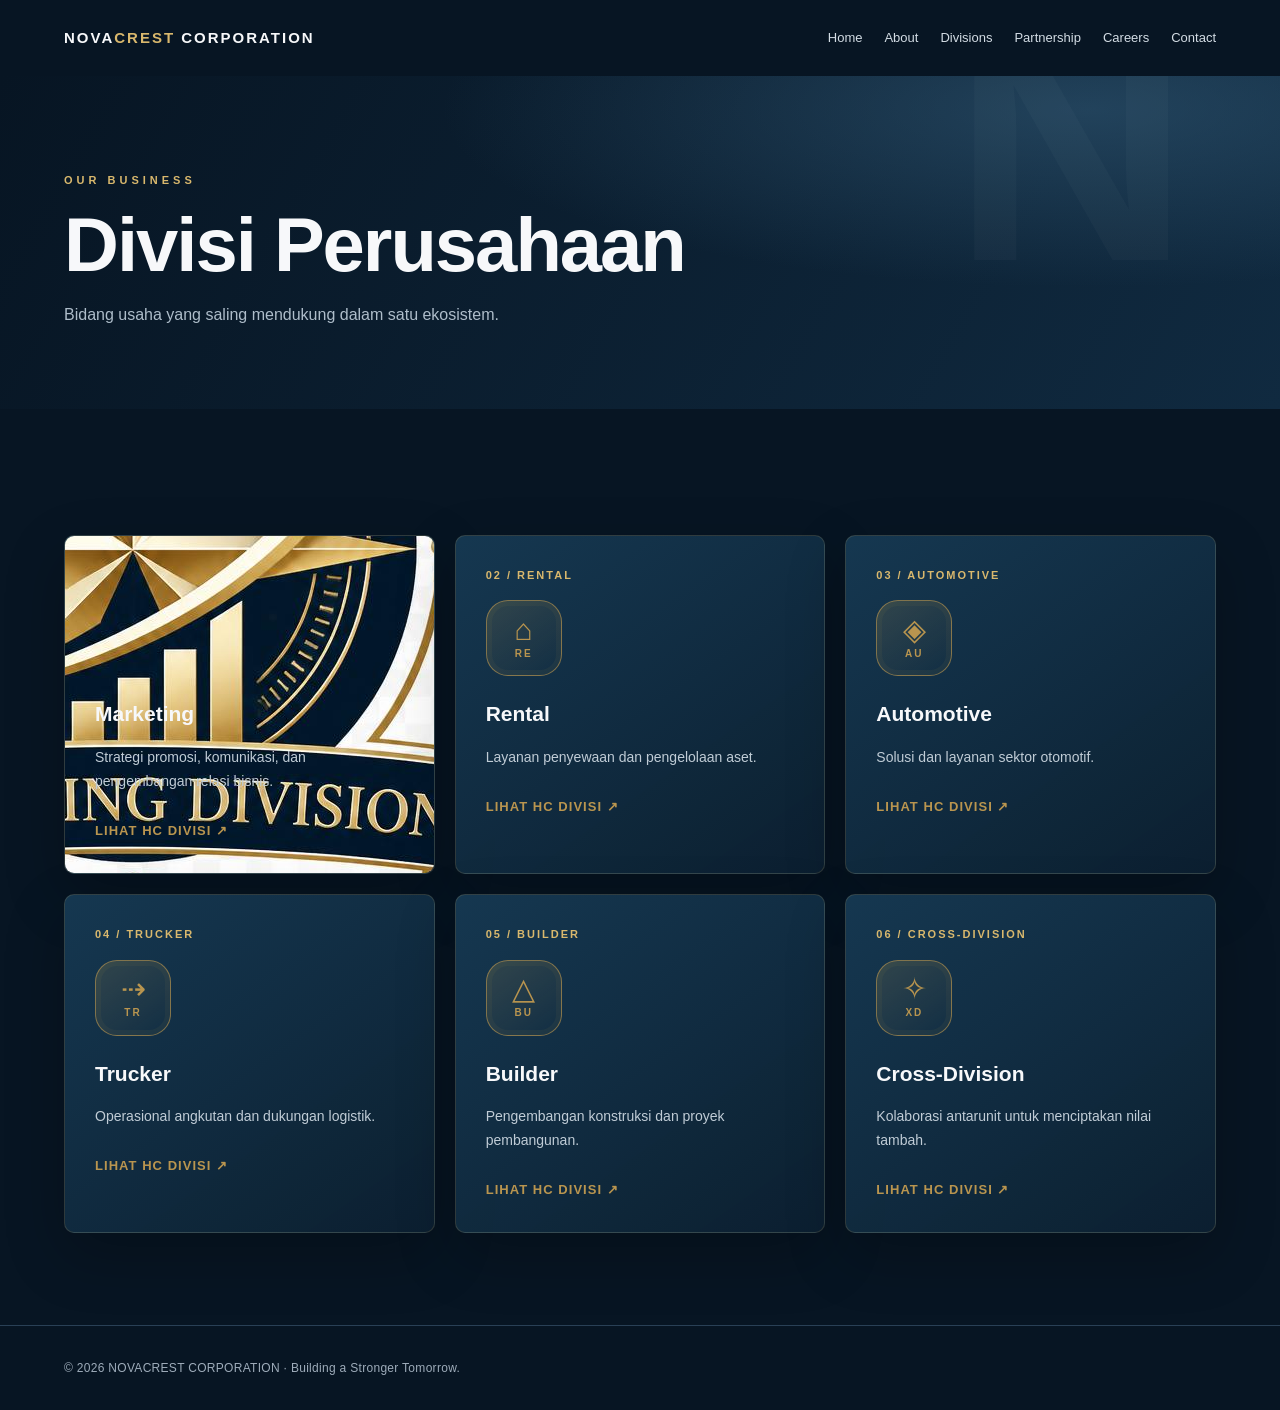
==== divisions.html @ b436de1a "Update divisions.html" ====
<!DOCTYPE html>
<html lang="id">

<head>
    <meta charset="UTF-8">
    <meta name="viewport" content="width=device-width, initial-scale=1.0">
    <meta name="description" content="NOVACREST CORPORATION — Building a Stronger Tomorrow">
    <title>Divisions | NOVACREST CORPORATION</title>
    <link rel="stylesheet" href="assets/style.css">
    <style>
        .division-card {
            position: relative;
            overflow: hidden;
            cursor: pointer;
            transition: transform .25s ease, border-color .25s ease, box-shadow .25s ease;
            min-height: 260px
        }

        .division-card:hover,
        .division-card:focus-visible {
            transform: translateY(-7px);
            border-color: #b9954f;
            box-shadow: 0 18px 45px rgba(0, 0, 0, .13);
            outline: none
        }

        .division-logo {
            width: 76px;
            height: 76px;
            border: 1px solid rgba(185, 149, 79, .65);
            border-radius: 22px;
            display: flex;
            flex-direction: column;
            align-items: center;
            justify-content: center;
            gap: 0;
            margin: 16px 0 20px;
            background: linear-gradient(145deg, rgba(185, 149, 79, .18), rgba(12, 32, 50, .05));
            color: #b9954f;
            box-shadow: inset 0 0 0 5px rgba(185, 149, 79, .06)
        }

        .division-logo .logo-glyph {
            font-size: 30px;
            line-height: 1
        }

        .division-logo small,
        .hc-brandmark small {
            font-size: 10px;
            font-weight: 800;
            letter-spacing: 2px
        }

        .division-cta {
            display: inline-block;
            margin-top: 12px;
            color: #b9954f;
            font-weight: 700;
            font-size: 13px
        }

        .hc-brandmark {
            width: 82px;
            height: 82px;
            border-radius: 24px;
            background: linear-gradient(145deg, #102b43, #071523);
            border: 1px solid #b9954f;
            color: #d7b66d;
            display: flex;
            flex-direction: column;
            align-items: center;
            justify-content: center;
            margin: 0 auto 18px;
            box-shadow: 0 12px 28px rgba(0, 0, 0, .18)
        }

        .hc-brandmark span {
            font-size: 31px;
            line-height: 1
        }

        .hc-dialog {
            text-align: center
        }

        .hc-list {
            text-align: left
        }

        .hc-row {
            display: flex;
            align-items: center;
            gap: 14px
        }

        .hc-index {
            color: #b9954f;
            font-weight: 800
        }

        .hc-row small {
            display: block;
            opacity: .65;
            margin-top: 4px
        }

        @media(max-width:640px) {
            .division-card {
                min-height: 230px
            }

            .division-logo {
                width: 66px;
                height: 66px
            }
        }
    </style>
</head>

<body>
    <header class="wrap nav"><a class="brand" href="index.html">NOVA<span>CREST</span> CORPORATION</a>
        <nav class="navlinks"><a href="index.html">Home</a><a href="about.html">About</a><a
                href="divisions.html">Divisions</a><a href="partnership.html">Partnership</a><a
                href="careers.html">Careers</a><a href="contact.html">Contact</a></nav>
    </header>
    <main>
        <section class="pagehead">
            <div class="wrap">
                <div class="eyebrow">Our Business</div>
                <h1>Divisi Perusahaan</h1>
                <p class="lead">Bidang usaha yang saling mendukung dalam satu ekosistem.</p>
            </div>
        </section>
        <section class="section">
            <div class="wrap">
                <div class="grid">
                    <article class="card division-card" tabindex="0" role="button" data-division="Marketing"
                        data-hc="Division Director|Manager|Supervisor">
                        <div class="num">01 / MARKETING</div>
                        <div class="division-logo">
                            <img src="Markerting.jpg" alt="Marketing Logo" class="division-image">
                            <small>MK</small>
                        </div>
                        <h3>Marketing</h3>
                        <p>Strategi promosi, komunikasi, dan pengembangan relasi bisnis.</p><span
                            class="division-cta">Lihat HC Divisi ↗</span>
                    </article>
                    <article class="card division-card" tabindex="0" role="button" data-division="Rental"
                        data-hc="Division Director|Manager|Supervisor">
                        <div class="num">02 / RENTAL</div>
                        <div class="division-logo" aria-label="Logo divisi RE"><span
                                class="logo-glyph">⌂</span><small>RE</small></div>
                        <h3>Rental</h3>
                        <p>Layanan penyewaan dan pengelolaan aset.</p><span class="division-cta">Lihat HC Divisi
                            ↗</span>
                    </article>
                    <article class="card division-card" tabindex="0" role="button" data-division="Automotive"
                        data-hc="Division Director|Manager|Supervisor">
                        <div class="num">03 / AUTOMOTIVE</div>
                        <div class="division-logo" aria-label="Logo divisi AU"><span
                                class="logo-glyph">◈</span><small>AU</small></div>
                        <h3>Automotive</h3>
                        <p>Solusi dan layanan sektor otomotif.</p><span class="division-cta">Lihat HC Divisi ↗</span>
                    </article>
                    <article class="card division-card" tabindex="0" role="button" data-division="Trucker"
                        data-hc="Division Director|Manager|Supervisor">
                        <div class="num">04 / TRUCKER</div>
                        <div class="division-logo" aria-label="Logo divisi TR"><span
                                class="logo-glyph">⇢</span><small>TR</small></div>
                        <h3>Trucker</h3>
                        <p>Operasional angkutan dan dukungan logistik.</p><span class="division-cta">Lihat HC Divisi
                            ↗</span>
                    </article>
                    <article class="card division-card" tabindex="0" role="button" data-division="Builder"
                        data-hc="Division Director|Manager|Supervisor">
                        <div class="num">05 / BUILDER</div>
                        <div class="division-logo" aria-label="Logo divisi BU"><span
                                class="logo-glyph">△</span><small>BU</small></div>
                        <h3>Builder</h3>
                        <p>Pengembangan konstruksi dan proyek pembangunan.</p><span class="division-cta">Lihat HC Divisi
                            ↗</span>
                    </article>
                    <article class="card division-card" tabindex="0" role="button" data-division="Cross-Division"
                        data-hc="Coordinator|Division Representative">
                        <div class="num">06 / CROSS-DIVISION</div>
                        <div class="division-logo" aria-label="Logo divisi XD"><span
                                class="logo-glyph">✧</span><small>XD</small></div>
                        <h3>Cross-Division</h3>
                        <p>Kolaborasi antarunit untuk menciptakan nilai tambah.</p><span class="division-cta">Lihat HC
                            Divisi ↗</span>
                    </article>
                </div>
            </div>
        </section>
        <div class="hc-modal" id="hcModal" aria-hidden="true">
            <div class="hc-backdrop" data-close></div>
            <section class="hc-dialog" role="dialog" aria-modal="true" aria-labelledby="hcTitle"><button
                    class="hc-close" type="button" aria-label="Tutup" data-close>×</button>
                <div class="hc-brandmark" id="hcBrandmark"><span>✦</span><small>NC</small></div>
                <div class="eyebrow">Division Leadership</div>
                <h2 id="hcTitle">HC Division</h2>
                <p class="hc-intro">Struktur High Command divisi.</p>
                <div class="hc-list" id="hcList"></div>
                <p class="hc-note">Nama pemegang jabatan dapat diperbarui sesuai susunan organisasi NOVACREST.</p>
            </section>
        </div>
    </main>
    <footer class="footer">
        <div class="wrap">© <span data-year>2026</span> NOVACREST CORPORATION · Building a Stronger Tomorrow.</div>
    </footer>
    <script src="assets/script.js"></script>
    <script>const modal = document.getElementById("hcModal"), title = document.getElementById("hcTitle"), list = document.getElementById("hcList"), brandmark = document.getElementById("hcBrandmark"); function openHC(card) { title.textContent = "HC — " + card.dataset.division; brandmark.innerHTML = card.querySelector(".division-logo").innerHTML; list.innerHTML = card.dataset.hc.split("|").map((role, i) => `<div class="hc-row"><span class="hc-index">0${i + 1}</span><div><strong>${role}</strong><small>Belum ditetapkan</small></div></div>`).join(""); modal.classList.add("open"); modal.setAttribute("aria-hidden", "false"); document.body.classList.add("modal-open") } document.querySelectorAll(".division-card").forEach(card => { card.addEventListener("click", () => openHC(card)); card.addEventListener("keydown", e => { if (e.key === "Enter" || e.key === " ") { e.preventDefault(); openHC(card) } }) }); document.querySelectorAll("[data-close]").forEach(el => el.addEventListener("click", () => { modal.classList.remove("open"); modal.setAttribute("aria-hidden", "true"); document.body.classList.remove("modal-open") })); document.addEventListener("keydown", e => { if (e.key === "Escape") { modal.classList.remove("open"); modal.setAttribute("aria-hidden", "true"); document.body.classList.remove("modal-open") } });</script>
</body>

</html>
---- assets/style.css ----
:root{--navy:#071523;--navy2:#102a40;--navy3:#173b55;--gold:#d9b86d;--gold2:#f0dba4;--cream:#f7f4ed;--ink:#122337;--muted:#aebdca;--line:rgba(217,184,109,.24);--shadow:0 22px 60px rgba(0,0,0,.24)}*{box-sizing:border-box}html{scroll-behavior:smooth}body{margin:0;font-family:Inter,Segoe UI,Arial,sans-serif;background:var(--navy);color:#f7f8fa;line-height:1.7}a{color:inherit;text-decoration:none}.wrap{width:min(1160px,90%);margin:auto}.nav{display:flex;align-items:center;justify-content:space-between;padding:20px 0;gap:24px}.brand{font-size:15px;font-weight:900;letter-spacing:2px;white-space:nowrap}.brand span{color:var(--gold)}.navlinks{display:flex;gap:22px;flex-wrap:wrap;font-size:13px;color:#d3dce4}.navlinks a{position:relative;padding:7px 0;transition:.25s}.navlinks a:hover,.navlinks a:focus{color:var(--gold)}.navlinks a:after{content:"";position:absolute;left:0;bottom:0;width:0;height:1px;background:var(--gold);transition:.25s}.navlinks a:hover:after{width:100%}.hero{min-height:620px;display:flex;align-items:center;position:relative;overflow:hidden;background:radial-gradient(ellipse at 82% 28%,rgba(45,91,122,.58),transparent 38%),radial-gradient(ellipse at 10% 100%,rgba(217,184,109,.12),transparent 36%),linear-gradient(125deg,#071523 8%,#102a40 72%,#0b2032);border-top:1px solid #20394c}.hero:after{content:"新峰";position:absolute;right:5%;bottom:-100px;font-size:clamp(180px,30vw,420px);font-weight:900;line-height:1;color:rgba(255,255,255,.025);pointer-events:none}.hero .wrap{position:relative;z-index:1}.eyebrow{color:var(--gold);letter-spacing:4px;text-transform:uppercase;font-size:11px;font-weight:800}.hero h1{font-size:clamp(48px,8vw,94px);line-height:.99;letter-spacing:-3px;max-width:900px;margin:22px 0}.hero h1 em{color:var(--gold);font-style:normal}.hero p{max-width:650px;color:#c5d1dc;font-size:18px}.btn{display:inline-flex;align-items:center;justify-content:center;background:linear-gradient(135deg,var(--gold2),var(--gold));color:#111e2a;padding:13px 23px;border-radius:4px;font-weight:800;font-size:13px;letter-spacing:.3px;margin:12px 10px 0 0;box-shadow:0 8px 25px rgba(217,184,109,.13);transition:transform .25s,box-shadow .25s}.btn:hover{transform:translateY(-3px);box-shadow:0 14px 30px rgba(217,184,109,.22)}.btn.alt{border:1px solid rgba(217,184,109,.6);background:rgba(255,255,255,.035);color:#fff;box-shadow:none}.section{padding:92px 0;position:relative}.light{background:var(--cream);color:var(--ink)}.section h1,.section h2{font-size:clamp(32px,4.5vw,54px);line-height:1.08;letter-spacing:-1.4px;margin:12px 0 20px}.lead{max-width:760px;color:#aebdca}.light .lead{color:#5d6b78}.grid{display:grid;grid-template-columns:repeat(3,minmax(0,1fr));gap:20px;margin-top:34px}.card{padding:30px;background:linear-gradient(145deg,rgba(23,59,85,.92),rgba(12,32,49,.96));border:1px solid rgba(217,184,109,.17);border-radius:10px;box-shadow:var(--shadow);transition:transform .3s,border-color .3s}.card:hover{transform:translateY(-6px);border-color:rgba(217,184,109,.65)}.light .card{background:#fff;border:1px solid #e9e2d3;box-shadow:0 15px 38px rgba(22,37,51,.07)}.card .num{color:var(--gold);font-size:11px;letter-spacing:2px;font-weight:800}.card h3{margin:10px 0;font-size:21px}.card p{color:#c0ccd6;font-size:14px}.light .card p{color:#627080}.split{display:grid;grid-template-columns:1fr 1fr;gap:58px;align-items:center}.quote{border-left:2px solid var(--gold);padding:18px 28px;color:#d9c28f;font-size:clamp(20px,3vw,29px);line-height:1.4}.footer{padding:32px 0;border-top:1px solid #294056;color:#9eacba;font-size:12px;letter-spacing:.3px}.pagehead{padding:95px 0 65px;position:relative;overflow:hidden;background:radial-gradient(ellipse at 85% 10%,rgba(54,96,126,.5),transparent 42%),linear-gradient(120deg,#071523,#102a40)}.pagehead:after{content:"N";position:absolute;right:7%;top:-95px;font-size:330px;font-weight:900;color:rgba(255,255,255,.025);line-height:1}.pagehead .wrap{position:relative;z-index:1}.pagehead h1{font-size:clamp(42px,7vw,76px);line-height:1.05;letter-spacing:-2px;margin:15px 0}.tag{display:inline-block;color:#8a6b2b;border:1px solid #d7bd7d;border-radius:30px;padding:5px 12px;font-size:10px;letter-spacing:1px;margin:4px 5px 0 0;font-weight:800}.light .tag{color:#8a6b2b}form{max-width:650px;display:grid;gap:13px;margin-top:25px}input,textarea,select{width:100%;padding:15px 16px;border:1px solid #3a5368;background:#10263c;color:white;border-radius:5px;font:inherit;outline:none}input:focus,textarea:focus{border-color:var(--gold);box-shadow:0 0 0 3px rgba(217,184,109,.1)}textarea{min-height:140px;resize:vertical}button{border:0;cursor:pointer;font:inherit}.partner-grid{grid-template-columns:repeat(2,minmax(0,1fr))}.partner-card{background:linear-gradient(145deg,#16364f,#0b1e30);color:#fff;border-color:var(--line)}.partner-card p{color:#b7c3cf}.partner-logo{width:112px;height:112px;border:1px solid rgba(217,184,109,.6);border-radius:18px;display:grid;place-items:center;margin-bottom:20px;color:var(--gold);font-size:14px;font-weight:800;letter-spacing:2px;background:linear-gradient(135deg,#f6f1e5,#d8c99f);box-shadow:0 12px 30px rgba(0,0,0,.2)}.partner-note{font-size:12px;color:#9eacba;margin-top:20px}.section-kicker{display:flex;align-items:center;gap:12px;color:var(--gold);font-size:11px;letter-spacing:3px;font-weight:800;text-transform:uppercase}.section-kicker:after{content:"";height:1px;width:55px;background:var(--gold);opacity:.65}.stat-row{display:grid;grid-template-columns:repeat(3,1fr);gap:15px;margin-top:30px}.stat{padding:20px;border-top:1px solid var(--line);background:rgba(255,255,255,.025)}.stat strong{display:block;color:var(--gold);font-size:26px}.stat span{font-size:12px;color:var(--muted)}@media(max-width:760px){.nav{align-items:flex-start;flex-direction:column}.navlinks{gap:12px 18px}.hero{min-height:540px}.hero h1{letter-spacing:-1.5px}.grid,.split,.partner-grid,.stat-row{grid-template-columns:1fr}.section{padding:62px 0}.pagehead{padding:65px 0 45px}.pagehead:after{font-size:200px;top:-35px}.card{padding:24px}}

/* Division HC interaction */
.division-card{cursor:pointer;transition:transform .25s ease,border-color .25s ease,box-shadow .25s ease}.division-card:hover,.division-card:focus-visible{transform:translateY(-6px);border-color:var(--gold,#b9954f);box-shadow:0 18px 45px rgba(0,0,0,.12);outline:none}.division-cta{display:inline-block;margin-top:18px;color:var(--gold,#b9954f);font-size:.78rem;font-weight:700;letter-spacing:.08em;text-transform:uppercase}.hc-modal{display:none;position:fixed;inset:0;z-index:1000;align-items:center;justify-content:center;padding:20px}.hc-modal.open{display:flex}.hc-backdrop{position:absolute;inset:0;background:rgba(4,15,27,.78);backdrop-filter:blur(6px)}.hc-dialog{position:relative;width:min(100%,520px);max-height:85vh;overflow:auto;background:#f8f6f0;color:#142b40;border:1px solid #c7a65d;border-radius:22px;padding:34px;box-shadow:0 30px 90px rgba(0,0,0,.35);animation:hcIn .22s ease}.hc-dialog h2{font-size:clamp(1.8rem,5vw,2.6rem);margin:8px 0}.hc-intro,.hc-note{color:#66717b;font-size:.9rem}.hc-close{position:absolute;right:18px;top:14px;border:0;background:transparent;font-size:2rem;color:#142b40;cursor:pointer}.hc-list{display:grid;gap:10px;margin:24px 0}.hc-row{display:flex;align-items:center;gap:16px;background:#fff;border:1px solid #e8e2d5;border-radius:12px;padding:15px}.hc-index{font-size:1.2rem;font-weight:800;color:#b9954f}.hc-row strong,.hc-row small{display:block}.hc-row small{margin-top:4px;color:#7c8791}.modal-open{overflow:hidden}@keyframes hcIn{from{opacity:0;transform:translateY(12px) scale(.98)}to{opacity:1;transform:translateY(0) scale(1)}}@media(max-width:520px){.hc-dialog{padding:26px 20px}}
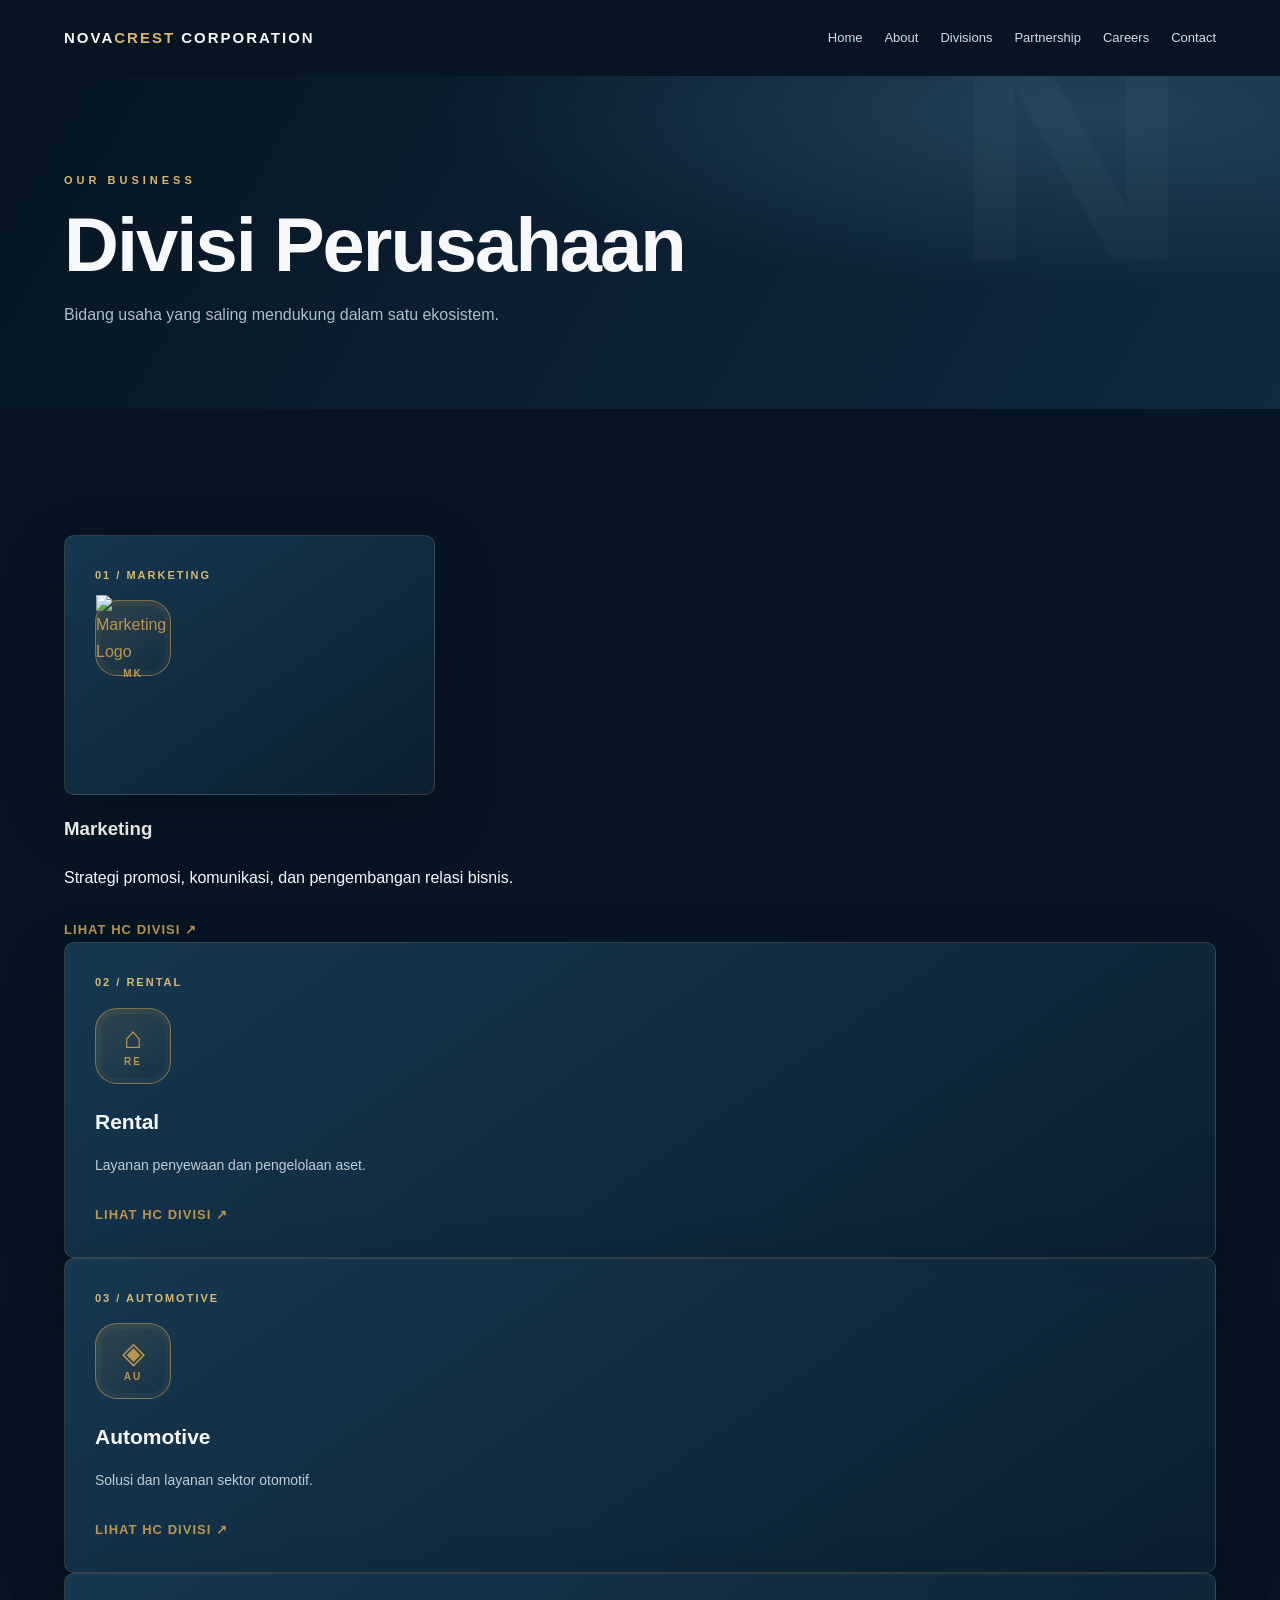
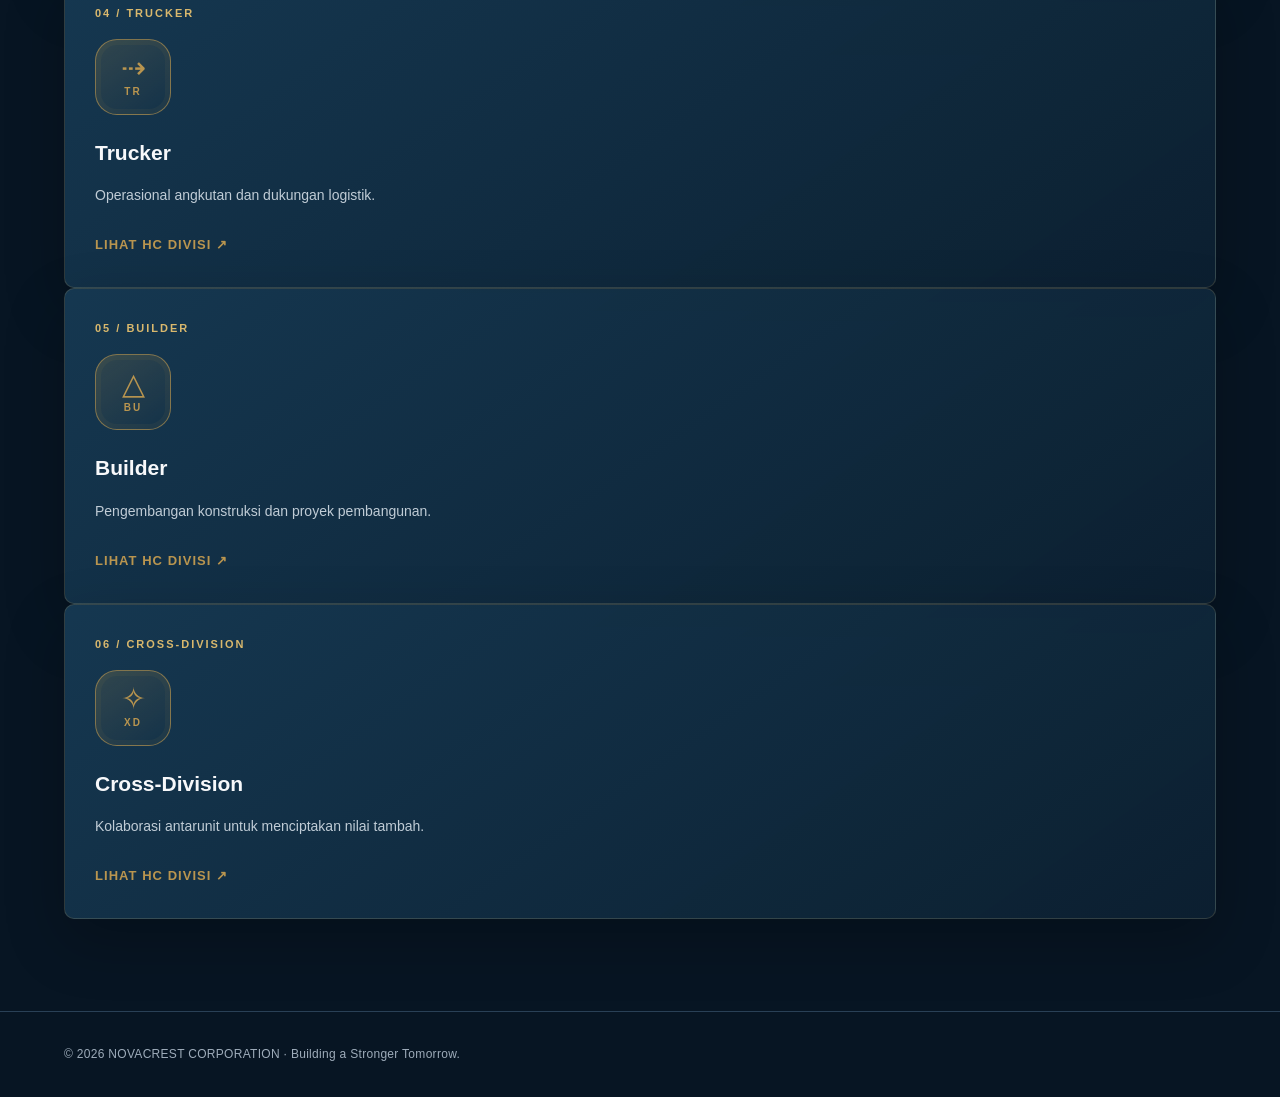
==== commit cd9d3f6f: "Update marketing logo source in divisions.html" ====
--- a/divisions.html
+++ b/divisions.html
@@ -139,8 +139,13 @@
                         data-hc="Division Director|Manager|Supervisor">
                         <div class="num">01 / MARKETING</div>
                         <div class="division-logo">
-                            <img src="Markerting.jpg" alt="Marketing Logo" class="division-image">
+                            <img
+                                src="assets/logos/marketing.png"
+                                alt="Marketing Logo"
+                                class="division-image"
+                            >
                             <small>MK</small>
+                        </div>
                         </div>
                         <h3>Marketing</h3>
                         <p>Strategi promosi, komunikasi, dan pengembangan relasi bisnis.</p><span
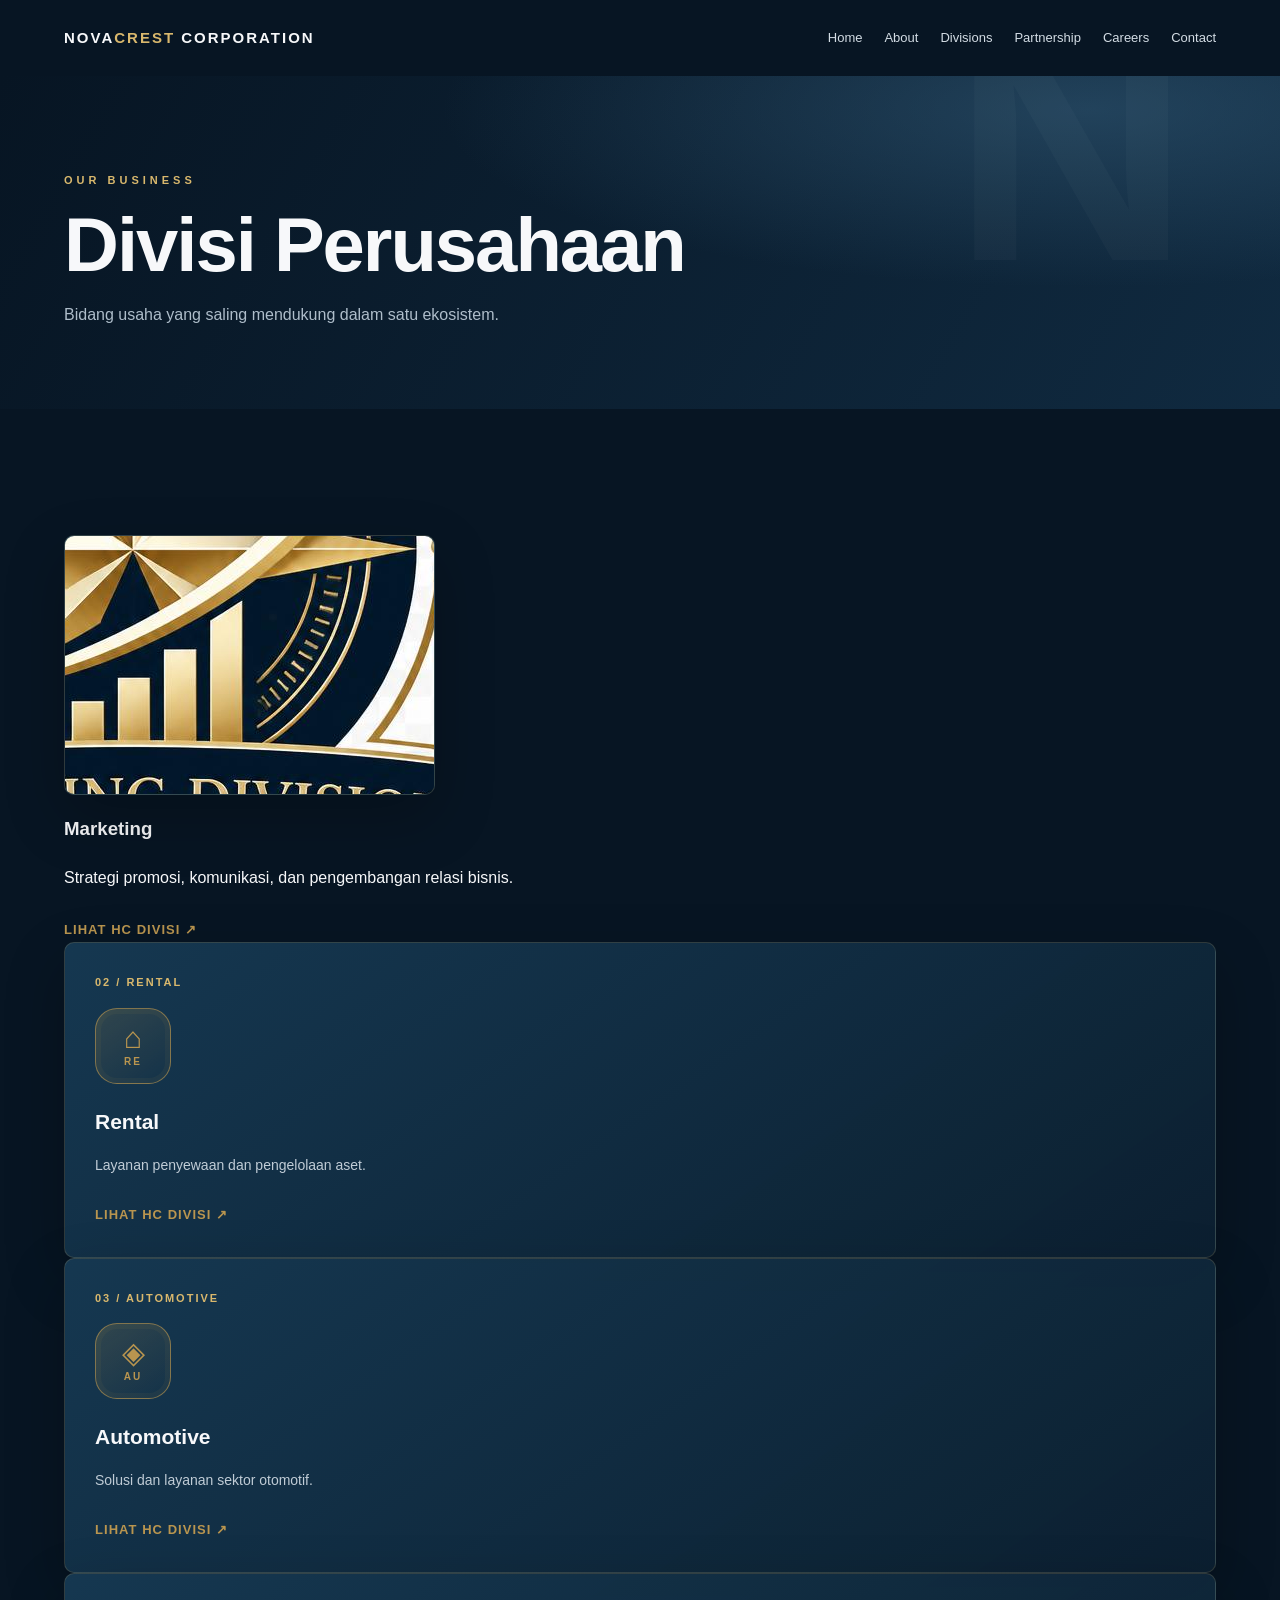
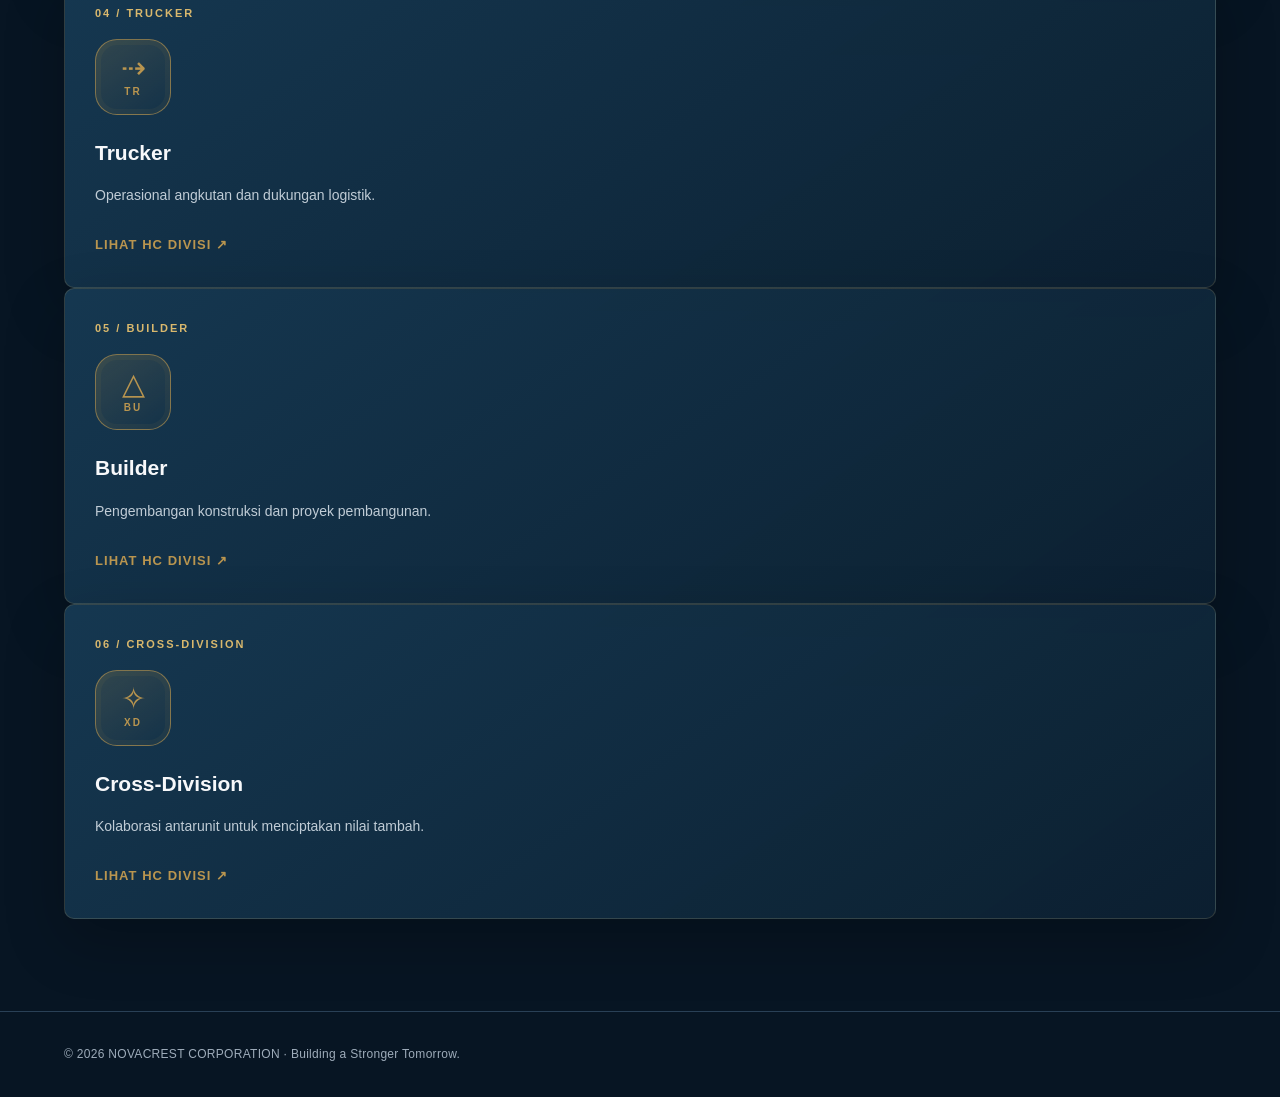
==== commit 55fa7ede: "Update divisions.html" ====
--- a/divisions.html
+++ b/divisions.html
@@ -140,7 +140,7 @@
                         <div class="num">01 / MARKETING</div>
                         <div class="division-logo">
                             <img
-                                src="assets/logos/marketing.png"
+                                src="Markerting.jpg"
                                 alt="Marketing Logo"
                                 class="division-image"
                             >
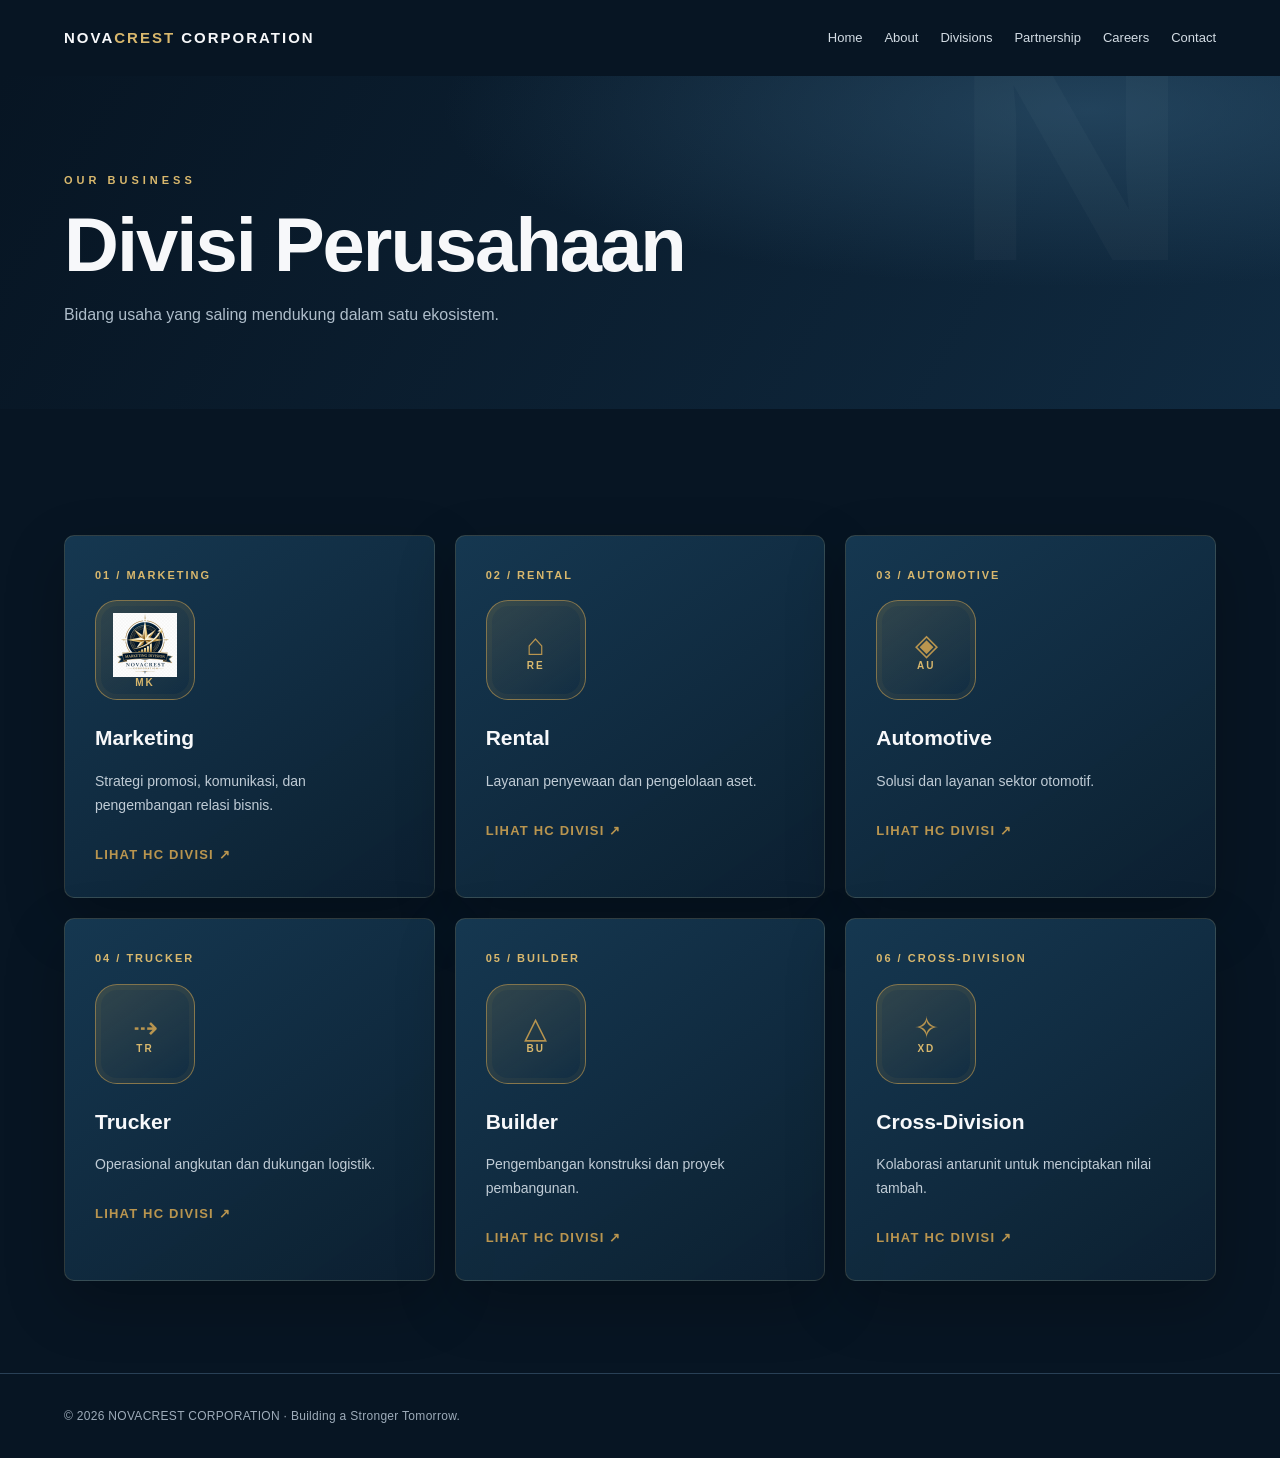
==== commit 32b5bba8: "Update divisions.html" ====
--- a/divisions.html
+++ b/divisions.html
@@ -135,22 +135,35 @@
         <section class="section">
             <div class="wrap">
                 <div class="grid">
-                    <article class="card division-card" tabindex="0" role="button" data-division="Marketing"
-                        data-hc="Division Director|Manager|Supervisor">
-                        <div class="num">01 / MARKETING</div>
-                        <div class="division-logo">
-                            <img
-                                src="Markerting.jpg"
-                                alt="Marketing Logo"
-                                class="division-image"
-                            >
-                            <small>MK</small>
-                        </div>
-                        </div>
-                        <h3>Marketing</h3>
-                        <p>Strategi promosi, komunikasi, dan pengembangan relasi bisnis.</p><span
-                            class="division-cta">Lihat HC Divisi ↗</span>
-                    </article>
+                    <!-- 01. MARKETING DIVISION -->
+<article class="card division-card"
+    tabindex="0"
+    role="button"
+    data-division="Marketing"
+    data-hc="Division Director|Manager|Supervisor">
+
+    <div class="num">01 / MARKETING</div>
+
+    <div class="division-logo">
+        <img
+            src="Markerting.jpg"
+            alt="Marketing Division Logo"
+            class="division-image"
+        >
+        <small>MK</small>
+    </div>
+
+    <h3>Marketing</h3>
+
+    <p>
+        Strategi promosi, komunikasi, dan pengembangan relasi bisnis.
+    </p>
+
+    <span class="division-cta">
+        Lihat HC Divisi ↗
+    </span>
+
+</article>
                     <article class="card division-card" tabindex="0" role="button" data-division="Rental"
                         data-hc="Division Director|Manager|Supervisor">
                         <div class="num">02 / RENTAL</div>
--- a/assets/style.css
+++ b/assets/style.css
@@ -1,4 +1,346 @@
-:root{--navy:#071523;--navy2:#102a40;--navy3:#173b55;--gold:#d9b86d;--gold2:#f0dba4;--cream:#f7f4ed;--ink:#122337;--muted:#aebdca;--line:rgba(217,184,109,.24);--shadow:0 22px 60px rgba(0,0,0,.24)}*{box-sizing:border-box}html{scroll-behavior:smooth}body{margin:0;font-family:Inter,Segoe UI,Arial,sans-serif;background:var(--navy);color:#f7f8fa;line-height:1.7}a{color:inherit;text-decoration:none}.wrap{width:min(1160px,90%);margin:auto}.nav{display:flex;align-items:center;justify-content:space-between;padding:20px 0;gap:24px}.brand{font-size:15px;font-weight:900;letter-spacing:2px;white-space:nowrap}.brand span{color:var(--gold)}.navlinks{display:flex;gap:22px;flex-wrap:wrap;font-size:13px;color:#d3dce4}.navlinks a{position:relative;padding:7px 0;transition:.25s}.navlinks a:hover,.navlinks a:focus{color:var(--gold)}.navlinks a:after{content:"";position:absolute;left:0;bottom:0;width:0;height:1px;background:var(--gold);transition:.25s}.navlinks a:hover:after{width:100%}.hero{min-height:620px;display:flex;align-items:center;position:relative;overflow:hidden;background:radial-gradient(ellipse at 82% 28%,rgba(45,91,122,.58),transparent 38%),radial-gradient(ellipse at 10% 100%,rgba(217,184,109,.12),transparent 36%),linear-gradient(125deg,#071523 8%,#102a40 72%,#0b2032);border-top:1px solid #20394c}.hero:after{content:"新峰";position:absolute;right:5%;bottom:-100px;font-size:clamp(180px,30vw,420px);font-weight:900;line-height:1;color:rgba(255,255,255,.025);pointer-events:none}.hero .wrap{position:relative;z-index:1}.eyebrow{color:var(--gold);letter-spacing:4px;text-transform:uppercase;font-size:11px;font-weight:800}.hero h1{font-size:clamp(48px,8vw,94px);line-height:.99;letter-spacing:-3px;max-width:900px;margin:22px 0}.hero h1 em{color:var(--gold);font-style:normal}.hero p{max-width:650px;color:#c5d1dc;font-size:18px}.btn{display:inline-flex;align-items:center;justify-content:center;background:linear-gradient(135deg,var(--gold2),var(--gold));color:#111e2a;padding:13px 23px;border-radius:4px;font-weight:800;font-size:13px;letter-spacing:.3px;margin:12px 10px 0 0;box-shadow:0 8px 25px rgba(217,184,109,.13);transition:transform .25s,box-shadow .25s}.btn:hover{transform:translateY(-3px);box-shadow:0 14px 30px rgba(217,184,109,.22)}.btn.alt{border:1px solid rgba(217,184,109,.6);background:rgba(255,255,255,.035);color:#fff;box-shadow:none}.section{padding:92px 0;position:relative}.light{background:var(--cream);color:var(--ink)}.section h1,.section h2{font-size:clamp(32px,4.5vw,54px);line-height:1.08;letter-spacing:-1.4px;margin:12px 0 20px}.lead{max-width:760px;color:#aebdca}.light .lead{color:#5d6b78}.grid{display:grid;grid-template-columns:repeat(3,minmax(0,1fr));gap:20px;margin-top:34px}.card{padding:30px;background:linear-gradient(145deg,rgba(23,59,85,.92),rgba(12,32,49,.96));border:1px solid rgba(217,184,109,.17);border-radius:10px;box-shadow:var(--shadow);transition:transform .3s,border-color .3s}.card:hover{transform:translateY(-6px);border-color:rgba(217,184,109,.65)}.light .card{background:#fff;border:1px solid #e9e2d3;box-shadow:0 15px 38px rgba(22,37,51,.07)}.card .num{color:var(--gold);font-size:11px;letter-spacing:2px;font-weight:800}.card h3{margin:10px 0;font-size:21px}.card p{color:#c0ccd6;font-size:14px}.light .card p{color:#627080}.split{display:grid;grid-template-columns:1fr 1fr;gap:58px;align-items:center}.quote{border-left:2px solid var(--gold);padding:18px 28px;color:#d9c28f;font-size:clamp(20px,3vw,29px);line-height:1.4}.footer{padding:32px 0;border-top:1px solid #294056;color:#9eacba;font-size:12px;letter-spacing:.3px}.pagehead{padding:95px 0 65px;position:relative;overflow:hidden;background:radial-gradient(ellipse at 85% 10%,rgba(54,96,126,.5),transparent 42%),linear-gradient(120deg,#071523,#102a40)}.pagehead:after{content:"N";position:absolute;right:7%;top:-95px;font-size:330px;font-weight:900;color:rgba(255,255,255,.025);line-height:1}.pagehead .wrap{position:relative;z-index:1}.pagehead h1{font-size:clamp(42px,7vw,76px);line-height:1.05;letter-spacing:-2px;margin:15px 0}.tag{display:inline-block;color:#8a6b2b;border:1px solid #d7bd7d;border-radius:30px;padding:5px 12px;font-size:10px;letter-spacing:1px;margin:4px 5px 0 0;font-weight:800}.light .tag{color:#8a6b2b}form{max-width:650px;display:grid;gap:13px;margin-top:25px}input,textarea,select{width:100%;padding:15px 16px;border:1px solid #3a5368;background:#10263c;color:white;border-radius:5px;font:inherit;outline:none}input:focus,textarea:focus{border-color:var(--gold);box-shadow:0 0 0 3px rgba(217,184,109,.1)}textarea{min-height:140px;resize:vertical}button{border:0;cursor:pointer;font:inherit}.partner-grid{grid-template-columns:repeat(2,minmax(0,1fr))}.partner-card{background:linear-gradient(145deg,#16364f,#0b1e30);color:#fff;border-color:var(--line)}.partner-card p{color:#b7c3cf}.partner-logo{width:112px;height:112px;border:1px solid rgba(217,184,109,.6);border-radius:18px;display:grid;place-items:center;margin-bottom:20px;color:var(--gold);font-size:14px;font-weight:800;letter-spacing:2px;background:linear-gradient(135deg,#f6f1e5,#d8c99f);box-shadow:0 12px 30px rgba(0,0,0,.2)}.partner-note{font-size:12px;color:#9eacba;margin-top:20px}.section-kicker{display:flex;align-items:center;gap:12px;color:var(--gold);font-size:11px;letter-spacing:3px;font-weight:800;text-transform:uppercase}.section-kicker:after{content:"";height:1px;width:55px;background:var(--gold);opacity:.65}.stat-row{display:grid;grid-template-columns:repeat(3,1fr);gap:15px;margin-top:30px}.stat{padding:20px;border-top:1px solid var(--line);background:rgba(255,255,255,.025)}.stat strong{display:block;color:var(--gold);font-size:26px}.stat span{font-size:12px;color:var(--muted)}@media(max-width:760px){.nav{align-items:flex-start;flex-direction:column}.navlinks{gap:12px 18px}.hero{min-height:540px}.hero h1{letter-spacing:-1.5px}.grid,.split,.partner-grid,.stat-row{grid-template-columns:1fr}.section{padding:62px 0}.pagehead{padding:65px 0 45px}.pagehead:after{font-size:200px;top:-35px}.card{padding:24px}}
-
-/* Division HC interaction */
-.division-card{cursor:pointer;transition:transform .25s ease,border-color .25s ease,box-shadow .25s ease}.division-card:hover,.division-card:focus-visible{transform:translateY(-6px);border-color:var(--gold,#b9954f);box-shadow:0 18px 45px rgba(0,0,0,.12);outline:none}.division-cta{display:inline-block;margin-top:18px;color:var(--gold,#b9954f);font-size:.78rem;font-weight:700;letter-spacing:.08em;text-transform:uppercase}.hc-modal{display:none;position:fixed;inset:0;z-index:1000;align-items:center;justify-content:center;padding:20px}.hc-modal.open{display:flex}.hc-backdrop{position:absolute;inset:0;background:rgba(4,15,27,.78);backdrop-filter:blur(6px)}.hc-dialog{position:relative;width:min(100%,520px);max-height:85vh;overflow:auto;background:#f8f6f0;color:#142b40;border:1px solid #c7a65d;border-radius:22px;padding:34px;box-shadow:0 30px 90px rgba(0,0,0,.35);animation:hcIn .22s ease}.hc-dialog h2{font-size:clamp(1.8rem,5vw,2.6rem);margin:8px 0}.hc-intro,.hc-note{color:#66717b;font-size:.9rem}.hc-close{position:absolute;right:18px;top:14px;border:0;background:transparent;font-size:2rem;color:#142b40;cursor:pointer}.hc-list{display:grid;gap:10px;margin:24px 0}.hc-row{display:flex;align-items:center;gap:16px;background:#fff;border:1px solid #e8e2d5;border-radius:12px;padding:15px}.hc-index{font-size:1.2rem;font-weight:800;color:#b9954f}.hc-row strong,.hc-row small{display:block}.hc-row small{margin-top:4px;color:#7c8791}.modal-open{overflow:hidden}@keyframes hcIn{from{opacity:0;transform:translateY(12px) scale(.98)}to{opacity:1;transform:translateY(0) scale(1)}}@media(max-width:520px){.hc-dialog{padding:26px 20px}}
+:root {
+    --navy: #071523;
+    --navy2: #102a40;
+    --navy3: #173b55;
+    --gold: #d9b86d;
+    --gold2: #f0dba4;
+    --cream: #f7f4ed;
+    --ink: #122337;
+    --muted: #aebdca;
+    --line: rgba(217, 184, 109, .24);
+    --shadow: 0 22px 60px rgba(0, 0, 0, .24)
+}
+
+* { box-sizing: border-box }
+html { scroll-behavior: smooth }
+body {
+    margin: 0;
+    font-family: Inter, Segoe UI, Arial, sans-serif;
+    background: var(--navy);
+    color: #f7f8fa;
+    line-height: 1.7
+}
+a { color: inherit; text-decoration: none }
+.wrap { width: min(1160px, 90%); margin: auto }
+
+.nav {
+    display: flex;
+    align-items: center;
+    justify-content: space-between;
+    padding: 20px 0;
+    gap: 24px
+}
+.brand { font-size: 15px; font-weight: 900; letter-spacing: 2px; white-space: nowrap }
+.brand span { color: var(--gold) }
+.navlinks { display: flex; gap: 22px; flex-wrap: wrap; font-size: 13px; color: #d3dce4 }
+.navlinks a { position: relative; padding: 7px 0; transition: .25s }
+.navlinks a:hover, .navlinks a:focus { color: var(--gold) }
+.navlinks a:after {
+    content: ""; position: absolute; left: 0; bottom: 0; width: 0; height: 1px;
+    background: var(--gold); transition: .25s
+}
+.navlinks a:hover:after, .navlinks a:focus-visible:after { width: 100% }
+
+.hero {
+    min-height: 620px; display: flex; align-items: center; position: relative; overflow: hidden;
+    background: radial-gradient(ellipse at 82% 28%, rgba(45, 91, 122, .58), transparent 38%),
+        radial-gradient(ellipse at 10% 100%, rgba(217, 184, 109, .12), transparent 36%),
+        linear-gradient(125deg, #071523 8%, #102a40 72%, #0b2032);
+    border-top: 1px solid #20394c
+}
+.hero:after {
+    content: "新峰"; position: absolute; right: 5%; bottom: -100px;
+    font-size: clamp(180px, 30vw, 420px); font-weight: 900; line-height: 1;
+    color: rgba(255, 255, 255, .025); pointer-events: none
+}
+.hero .wrap { position: relative; z-index: 1 }
+.eyebrow { color: var(--gold); letter-spacing: 4px; text-transform: uppercase; font-size: 11px; font-weight: 800 }
+.hero h1 { font-size: clamp(48px, 8vw, 94px); line-height: .99; letter-spacing: -3px; max-width: 900px; margin: 22px 0 }
+.hero h1 em { color: var(--gold); font-style: normal }
+.hero p { max-width: 650px; color: #c5d1dc; font-size: 18px }
+.btn {
+    display: inline-flex; align-items: center; justify-content: center;
+    background: linear-gradient(135deg, var(--gold2), var(--gold)); color: #111e2a;
+    padding: 13px 23px; border-radius: 4px; font-weight: 800; font-size: 13px;
+    letter-spacing: .3px; margin: 12px 10px 0 0;
+    box-shadow: 0 8px 25px rgba(217, 184, 109, .13); transition: transform .25s, box-shadow .25s
+}
+.btn:hover { transform: translateY(-3px); box-shadow: 0 14px 30px rgba(217, 184, 109, .22) }
+.btn.alt { border: 1px solid rgba(217, 184, 109, .6); background: rgba(255, 255, 255, .035); color: #fff; box-shadow: none }
+
+.section { padding: 92px 0; position: relative }
+.light { background: var(--cream); color: var(--ink) }
+.section h1, .section h2 { font-size: clamp(32px, 4.5vw, 54px); line-height: 1.08; letter-spacing: -1.4px; margin: 12px 0 20px }
+.lead { max-width: 760px; color: #aebdca }
+.light .lead { color: #5d6b78 }
+.grid { display: grid; grid-template-columns: repeat(3, minmax(0, 1fr)); gap: 20px; margin-top: 34px }
+.card {
+    padding: 30px; background: linear-gradient(145deg, rgba(23, 59, 85, .92), rgba(12, 32, 49, .96));
+    border: 1px solid rgba(217, 184, 109, .17); border-radius: 10px; box-shadow: var(--shadow);
+    transition: transform .3s, border-color .3s
+}
+.card:hover { transform: translateY(-6px); border-color: rgba(217, 184, 109, .65) }
+.light .card { background: #fff; border: 1px solid #e9e2d3; box-shadow: 0 15px 38px rgba(22, 37, 51, .07) }
+.card .num { color: var(--gold); font-size: 11px; letter-spacing: 2px; font-weight: 800 }
+.card h3 { margin: 10px 0; font-size: 21px }
+.card p { color: #c0ccd6; font-size: 14px }
+.light .card p { color: #627080 }
+.split { display: grid; grid-template-columns: 1fr 1fr; gap: 58px; align-items: center }
+.quote { border-left: 2px solid var(--gold); padding: 18px 28px; color: #d9c28f; font-size: clamp(20px, 3vw, 29px); line-height: 1.4 }
+.footer { padding: 32px 0; border-top: 1px solid #294056; color: #9eacba; font-size: 12px; letter-spacing: .3px }
+
+.pagehead {
+    padding: 95px 0 65px; position: relative; overflow: hidden;
+    background: radial-gradient(ellipse at 85% 10%, rgba(54, 96, 126, .5), transparent 42%), linear-gradient(120deg, #071523, #102a40)
+}
+.pagehead:after { content: "N"; position: absolute; right: 7%; top: -95px; font-size: 330px; font-weight: 900; color: rgba(255, 255, 255, .025); line-height: 1 }
+.pagehead .wrap { position: relative; z-index: 1 }
+.pagehead h1 { font-size: clamp(42px, 7vw, 76px); line-height: 1.05; letter-spacing: -2px; margin: 15px 0 }
+.tag { display: inline-block; color: #8a6b2b; border: 1px solid #d7bd7d; border-radius: 30px; padding: 5px 12px; font-size: 10px; letter-spacing: 1px; margin: 4px 5px 0 0; font-weight: 800 }
+.light .tag { color: #8a6b2b }
+
+form { max-width: 650px; display: grid; gap: 13px; margin-top: 25px }
+input, textarea, select {
+    width: 100%; padding: 15px 16px; border: 1px solid #3a5368; background: #10263c;
+    color: white; border-radius: 5px; font: inherit; outline: none
+}
+input:focus, textarea:focus, select:focus { border-color: var(--gold); box-shadow: 0 0 0 3px rgba(217, 184, 109, .1) }
+textarea { min-height: 140px; resize: vertical }
+button { border: 0; cursor: pointer; font: inherit }
+
+.partner-grid { grid-template-columns: repeat(2, minmax(0, 1fr)) }
+.partner-card { background: linear-gradient(145deg, #16364f, #0b1e30); color: #fff; border-color: var(--line) }
+.partner-card p { color: #b7c3cf }
+.partner-logo {
+    width: 112px; height: 112px; border: 1px solid rgba(217, 184, 109, .6); border-radius: 18px;
+    display: grid; place-items: center; margin-bottom: 20px; color: var(--gold); font-size: 14px;
+    font-weight: 800; letter-spacing: 2px; background: linear-gradient(135deg, #f6f1e5, #d8c99f);
+    box-shadow: 0 12px 30px rgba(0, 0, 0, .2)
+}
+.partner-note { font-size: 12px; color: #9eacba; margin-top: 20px }
+.section-kicker { display: flex; align-items: center; gap: 12px; color: var(--gold); font-size: 11px; letter-spacing: 3px; font-weight: 800; text-transform: uppercase }
+.section-kicker:after { content: ""; height: 1px; width: 55px; background: var(--gold); opacity: .65 }
+.stat-row { display: grid; grid-template-columns: repeat(3, 1fr); gap: 15px; margin-top: 30px }
+.stat { padding: 20px; border-top: 1px solid var(--line); background: rgba(255, 255, 255, .025) }
+.stat strong { display: block; color: var(--gold); font-size: 26px }
+.stat span { font-size: 12px; color: var(--muted) }
+
+/* =====================================================
+   DIVISIONS — LOGO SIZE FIX + HC MODAL
+   Keeps the original NOVACREST navy/gold visual system.
+===================================================== */
+.division-card {
+    position: relative;
+    min-width: 0;
+    overflow: hidden;
+    cursor: pointer;
+    transition: transform .3s ease, border-color .3s ease, box-shadow .3s ease;
+}
+.division-card:hover,
+.division-card:focus-visible {
+    transform: translateY(-6px);
+    border-color: rgba(217, 184, 109, .75);
+    box-shadow: 0 22px 50px rgba(0, 0, 0, .3);
+    outline: none;
+}
+.division-logo {
+    width: 100px;
+    height: 100px;
+    min-width: 100px;
+    min-height: 100px;
+    max-width: 100px;
+    max-height: 100px;
+    display: flex;
+    flex-direction: column;
+    align-items: center;
+    justify-content: center;
+    gap: 4px;
+    margin: 24px 0 28px;
+    padding: 8px;
+    background: linear-gradient(145deg, #173b55, #102a40);
+    border: 1px solid rgba(217, 184, 109, .65);
+    border-radius: 18px;
+    overflow: hidden;
+    flex: 0 0 100px;
+    box-shadow: 0 12px 30px rgba(0, 0, 0, .18), inset 0 0 0 5px rgba(217, 184, 109, .035);
+    transition: transform .3s ease, border-color .3s ease;
+}
+.division-card:hover .division-logo { transform: translateY(-3px); border-color: var(--gold2) }
+.division-logo img,
+.division-logo .division-image {
+    display: block;
+    width: 64px !important;
+    height: 64px !important;
+    min-width: 0 !important;
+    min-height: 0 !important;
+    max-width: 64px !important;
+    max-height: 64px !important;
+    object-fit: contain !important;
+    object-position: center;
+    flex: 0 0 64px;
+    margin: 0;
+    padding: 0;
+    border: 0;
+    border-radius: 0;
+    background: transparent;
+    box-shadow: none;
+}
+.division-logo small {
+    display: block;
+    margin: 0;
+    color: var(--gold);
+    font-size: 10px;
+    font-weight: 900;
+    letter-spacing: 2px;
+    line-height: 1.1;
+}
+.division-card h3 { color: #f7f8fa }
+.division-card p { color: #c0ccd6 }
+.division-cta {
+    display: inline-flex;
+    align-items: center;
+    gap: 8px;
+    margin-top: 14px;
+    color: var(--gold);
+    font-size: 13px;
+    font-weight: 850;
+    letter-spacing: 1.2px;
+    text-transform: uppercase;
+    transition: color .25s ease, gap .25s ease;
+}
+.division-card:hover .division-cta { color: var(--gold2); gap: 13px }
+
+/* HC modal overlay */
+.hc-modal {
+    display: none;
+    position: fixed;
+    inset: 0;
+    z-index: 9999;
+    align-items: center;
+    justify-content: center;
+    padding: 20px;
+}
+.hc-modal.open, .hc-modal.active { display: flex }
+.hc-backdrop {
+    position: absolute;
+    inset: 0;
+    background: rgba(3, 12, 22, .82);
+    backdrop-filter: blur(7px);
+}
+.hc-dialog, .hc-modal-content {
+    position: relative;
+    width: min(100%, 560px);
+    max-height: 85vh;
+    overflow-y: auto;
+    padding: 34px;
+    color: var(--ink);
+    background: linear-gradient(145deg, #fffdf7, #f3efe5);
+    border: 1px solid var(--gold);
+    border-radius: 20px;
+    box-shadow: 0 28px 85px rgba(0, 0, 0, .4);
+    animation: hcAppear .25s ease;
+}
+.hc-close {
+    position: absolute;
+    top: 12px;
+    right: 16px;
+    width: 38px;
+    height: 38px;
+    display: grid;
+    place-items: center;
+    padding: 0;
+    border: 1px solid rgba(18, 35, 55, .12);
+    border-radius: 50%;
+    background: rgba(18, 35, 55, .06);
+    color: var(--ink);
+    font-size: 24px;
+    line-height: 1;
+    cursor: pointer;
+    transition: background .2s ease, color .2s ease;
+}
+.hc-close:hover { background: var(--navy2); color: #fff }
+.hc-logo {
+    width: 82px;
+    height: 82px;
+    display: grid;
+    place-items: center;
+    margin-bottom: 18px;
+    padding: 8px;
+    overflow: hidden;
+    background: var(--navy2);
+    border: 1px solid var(--gold);
+    border-radius: 16px;
+}
+.hc-logo img { display: block; width: 62px; height: 62px; max-width: 62px; max-height: 62px; object-fit: contain }
+.hc-dialog h2, .hc-modal-content h2 { margin: 0 0 6px; color: var(--ink); font-size: clamp(25px, 5vw, 32px); line-height: 1.2 }
+.hc-subtitle { margin: 0 0 22px; color: #94732e; font-size: 11px; font-weight: 850; letter-spacing: 2.5px; text-transform: uppercase }
+.hc-intro, .hc-note { color: #64717c; font-size: 14px }
+.hc-list { display: grid; gap: 10px; margin: 22px 0 }
+.hc-member, .hc-row {
+    display: flex;
+    align-items: center;
+    gap: 14px;
+    padding: 14px 16px;
+    background: #fff;
+    border: 1px solid #e9e1d0;
+    border-radius: 12px;
+}
+.hc-member-number, .hc-index {
+    width: 38px;
+    height: 38px;
+    min-width: 38px;
+    display: grid;
+    place-items: center;
+    color: #96732c;
+    background: #f7f0df;
+    border-radius: 10px;
+    font-size: 13px;
+    font-weight: 900;
+}
+.hc-member-info { min-width: 0; flex: 1 }
+.hc-member-info h4 { margin: 0 0 3px; color: var(--ink); font-size: 15px }
+.hc-member-info p { margin: 0; color: #74808a; font-size: 13px }
+.modal-open { overflow: hidden }
+@keyframes hcAppear {
+    from { opacity: 0; transform: translateY(14px) scale(.98) }
+    to { opacity: 1; transform: translateY(0) scale(1) }
+}
+
+@media(max-width:760px) {
+    .nav { align-items: flex-start; flex-direction: column }
+    .navlinks { gap: 12px 18px }
+    .hero { min-height: 540px }
+    .hero h1 { letter-spacing: -1.5px }
+    .grid, .split, .partner-grid, .stat-row { grid-template-columns: 1fr }
+    .section { padding: 62px 0 }
+    .pagehead { padding: 65px 0 45px }
+    .pagehead:after { font-size: 200px; top: -35px }
+    .card { padding: 24px }
+    .division-logo {
+        width: 88px;
+        height: 88px;
+        min-width: 88px;
+        min-height: 88px;
+        max-width: 88px;
+        max-height: 88px;
+        flex-basis: 88px;
+        border-radius: 16px;
+        margin: 20px 0 24px;
+    }
+    .division-logo img, .division-logo .division-image {
+        width: 56px !important;
+        height: 56px !important;
+        max-width: 56px !important;
+        max-height: 56px !important;
+        flex-basis: 56px;
+    }
+    .hc-dialog, .hc-modal-content { padding: 28px 20px; border-radius: 17px }
+}
+
+@media(prefers-reduced-motion: reduce) {
+    *, *::before, *::after {
+        animation-duration: .01ms !important;
+        transition-duration: .01ms !important;
+        scroll-behavior: auto !important;
+    }
+}
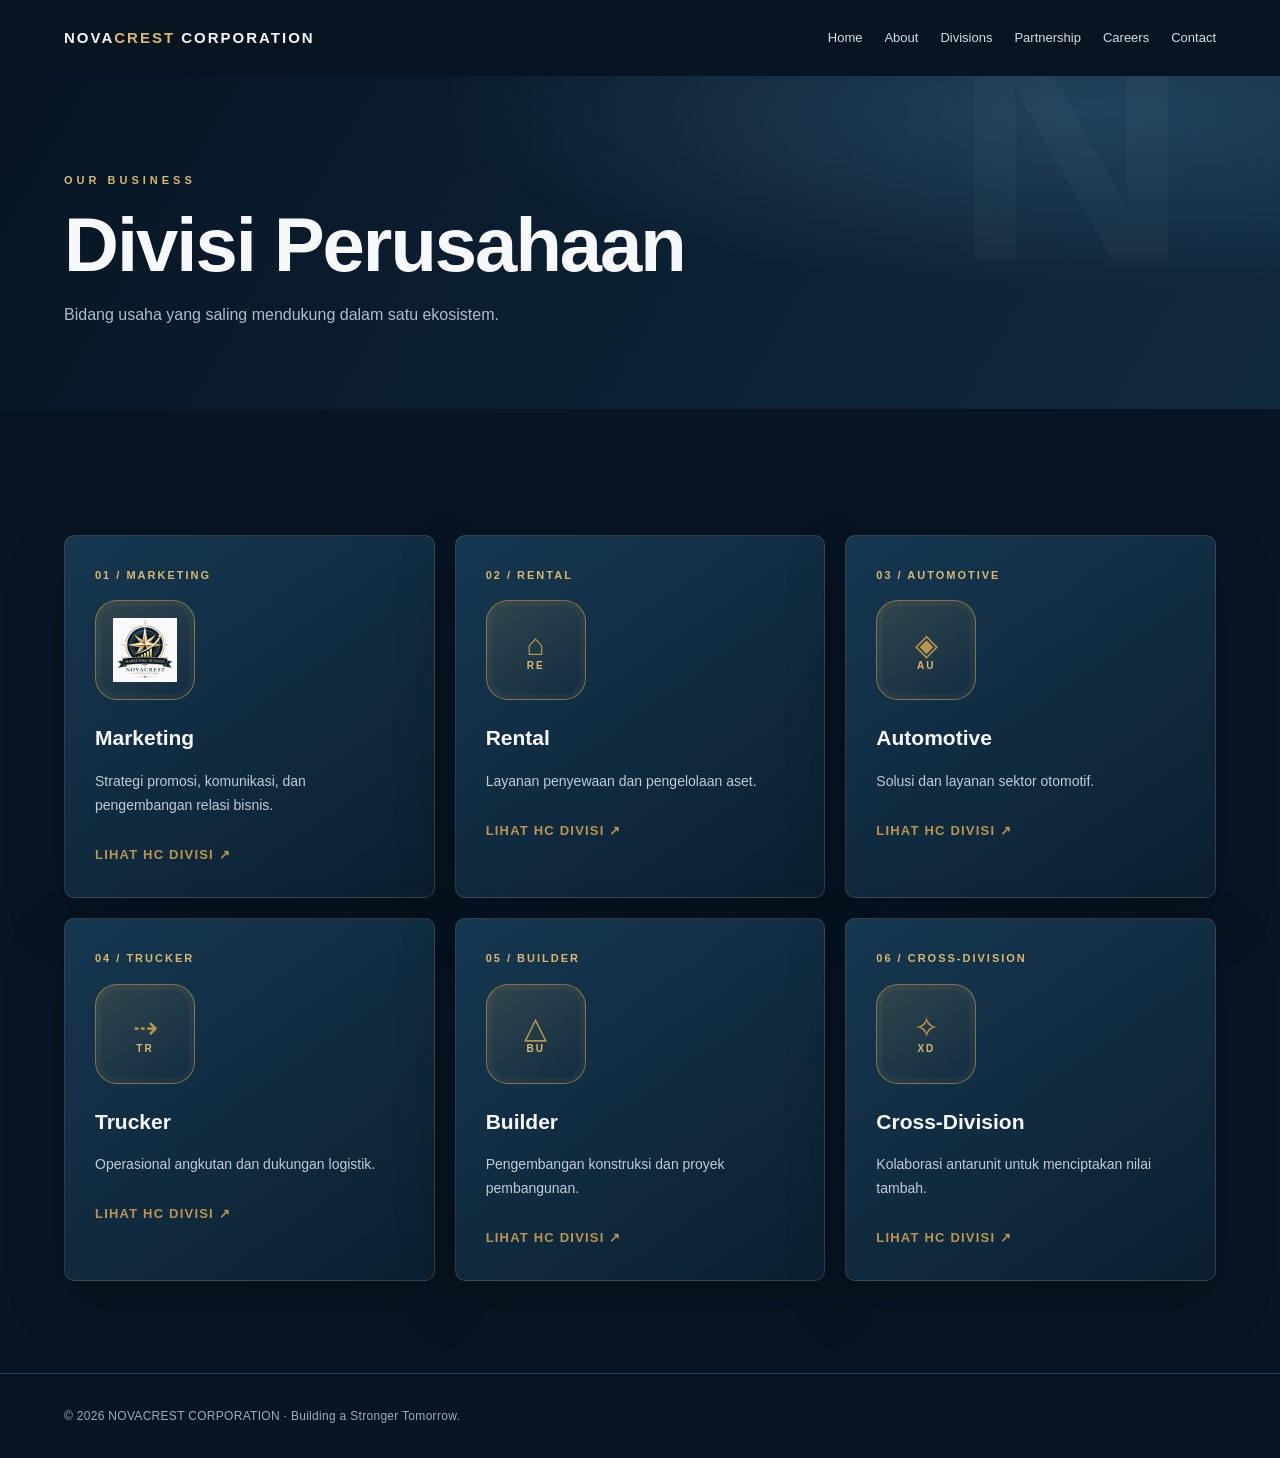
==== commit 71d4ebbe: "Remove 'MK' label from Marketing division Removed the small tag displaying 'MK' in the Marketing div" ====
--- a/divisions.html
+++ b/divisions.html
@@ -150,7 +150,6 @@
             alt="Marketing Division Logo"
             class="division-image"
         >
-        <small>MK</small>
     </div>
 
     <h3>Marketing</h3>
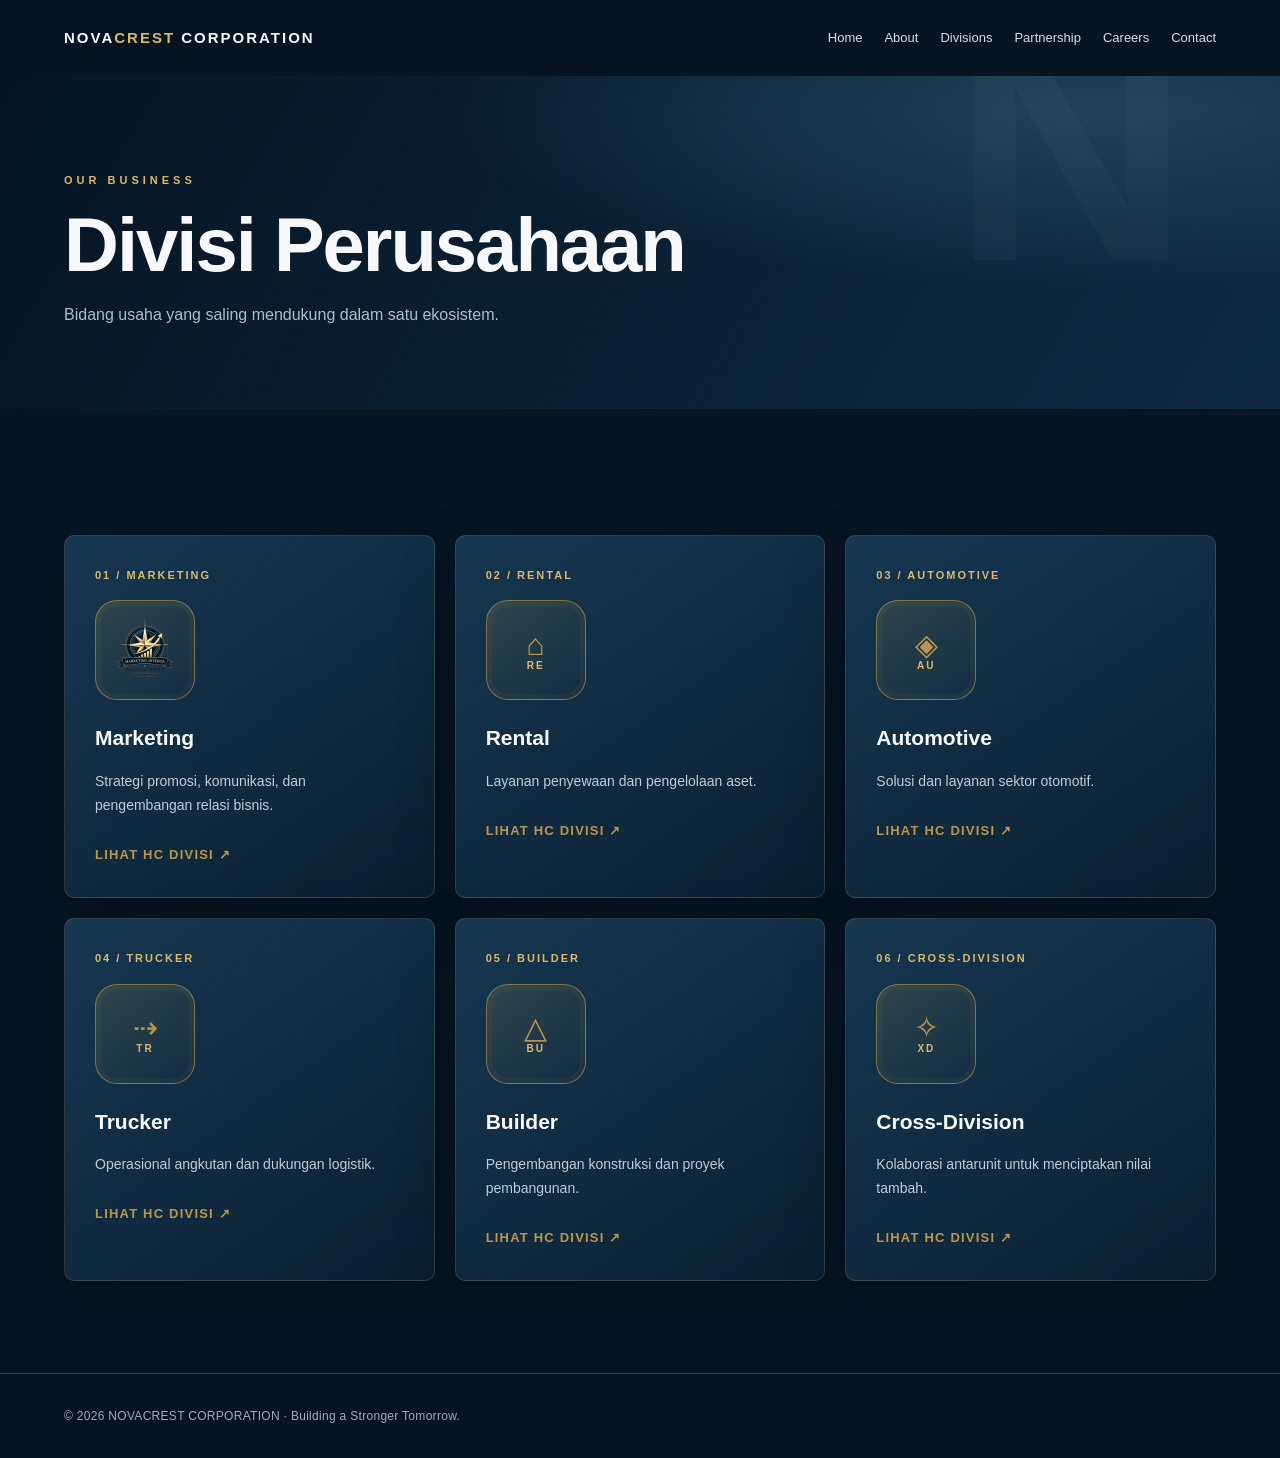
==== commit 9a3a002d: "Update divisions.html" ====
--- a/divisions.html
+++ b/divisions.html
@@ -136,33 +136,33 @@
             <div class="wrap">
                 <div class="grid">
                     <!-- 01. MARKETING DIVISION -->
-<article class="card division-card"
-    tabindex="0"
-    role="button"
-    data-division="Marketing"
-    data-hc="Division Director|Manager|Supervisor">
-
-    <div class="num">01 / MARKETING</div>
-
-    <div class="division-logo">
-        <img
-            src="Markerting.jpg"
-            alt="Marketing Division Logo"
-            class="division-image"
-        >
-    </div>
-
-    <h3>Marketing</h3>
-
-    <p>
-        Strategi promosi, komunikasi, dan pengembangan relasi bisnis.
-    </p>
-
-    <span class="division-cta">
-        Lihat HC Divisi ↗
-    </span>
-
-</article>
+                    <article class="card division-card"
+                        tabindex="0"
+                        role="button"
+                        data-division="Marketing"
+                        data-hc="Division Director|Manager|Supervisor">
+                    
+                        <div class="num">01 / MARKETING</div>
+                    
+                        <div class="division-logo">
+                            <img
+                                src="Markerting.png"
+                                alt="Marketing Division Logo"
+                                class="division-image"
+                            >
+                        </div>
+                    
+                        <h3>Marketing</h3>
+                    
+                        <p>
+                            Strategi promosi, komunikasi, dan pengembangan relasi bisnis.
+                        </p>
+                    
+                        <span class="division-cta">
+                            Lihat HC Divisi ↗
+                        </span>
+                    
+                    </article>
                     <article class="card division-card" tabindex="0" role="button" data-division="Rental"
                         data-hc="Division Director|Manager|Supervisor">
                         <div class="num">02 / RENTAL</div>
--- a/assets/style.css
+++ b/assets/style.css
@@ -344,3 +344,342 @@
         scroll-behavior: auto !important;
     }
 }
+
+
+/* =========================================================
+   NOVACREST — CONSOLIDATED RESPONSIVE / DIVISION HC FIX
+   Appended overrides: preserves the site's existing theme.
+   ========================================================= */
+
+html {
+    width: 100%;
+    overflow-x: clip;
+}
+
+body {
+    width: 100%;
+    min-width: 0;
+    overflow-x: clip;
+}
+
+img, video, iframe, canvas, svg {
+    max-width: 100%;
+}
+
+.grid,
+.split,
+.partner-grid,
+.stat-row {
+    min-width: 0;
+}
+
+.grid > *,
+.split > *,
+.partner-grid > *,
+.stat-row > * {
+    min-width: 0;
+}
+
+/* Division cards and logos */
+.division-card {
+    min-width: 0;
+    height: auto;
+    overflow: hidden;
+    cursor: pointer;
+    -webkit-tap-highlight-color: transparent;
+}
+
+.division-card:focus-visible {
+    outline: 3px solid var(--gold);
+    outline-offset: 4px;
+}
+
+.division-logo {
+    position: relative;
+    width: 100px;
+    height: 100px;
+    min-width: 100px;
+    min-height: 100px;
+    max-width: 100px;
+    max-height: 100px;
+    flex: 0 0 100px;
+    display: flex;
+    flex-direction: column;
+    align-items: center;
+    justify-content: center;
+    gap: 4px;
+    padding: 8px;
+    overflow: hidden;
+    box-sizing: border-box;
+}
+
+.division-logo img,
+.division-logo .division-image {
+    display: block;
+    width: 64px !important;
+    height: 64px !important;
+    min-width: 0 !important;
+    min-height: 0 !important;
+    max-width: 64px !important;
+    max-height: 64px !important;
+    flex: 0 0 64px;
+    margin: 0;
+    padding: 0;
+    object-fit: contain !important;
+    object-position: center;
+}
+
+.division-logo small {
+    display: block;
+    margin: 0;
+    line-height: 1.1;
+}
+
+/* Modal overlay: backdrop stays behind dialog */
+.hc-modal {
+    display: none;
+    position: fixed;
+    inset: 0;
+    z-index: 99999;
+    align-items: center;
+    justify-content: center;
+    padding: 16px;
+    overflow: hidden;
+    isolation: isolate;
+    background: rgba(3, 12, 22, .82);
+    -webkit-backdrop-filter: blur(7px);
+    backdrop-filter: blur(7px);
+}
+
+.hc-modal.open,
+.hc-modal.active {
+    display: flex;
+}
+
+.hc-backdrop {
+    position: absolute;
+    inset: 0;
+    z-index: 0;
+    background: transparent;
+}
+
+.hc-dialog,
+.hc-modal-content {
+    position: relative;
+    z-index: 1;
+    display: block;
+    width: min(100%, 560px);
+    max-width: 560px;
+    max-height: min(85vh, 760px);
+    max-height: min(85dvh, 760px);
+    min-width: 0;
+    margin: auto;
+    padding: 30px;
+    overflow-x: hidden;
+    overflow-y: auto;
+    overscroll-behavior: contain;
+    -webkit-overflow-scrolling: touch;
+    scrollbar-width: thin;
+    scrollbar-color: var(--gold) #f3efe5;
+    box-sizing: border-box;
+    color: var(--ink);
+    background: #f7f4ed;
+    background-image: none;
+    border: 1px solid var(--gold);
+    border-radius: 20px;
+    box-shadow: 0 28px 85px rgba(0, 0, 0, .4);
+    animation: hcAppear .25s ease both;
+}
+
+.hc-dialog *,
+.hc-modal-content * {
+    box-sizing: border-box;
+}
+
+.hc-dialog img,
+.hc-modal-content img {
+    display: block;
+    width: auto;
+    max-width: 100%;
+    height: auto;
+    max-height: 180px;
+    object-fit: contain;
+}
+
+.hc-dialog h2,
+.hc-modal-content h2 {
+    max-width: 100%;
+    overflow-wrap: anywhere;
+}
+
+.hc-list {
+    display: grid;
+    grid-template-columns: minmax(0, 1fr);
+    width: 100%;
+    max-width: 100%;
+    min-width: 0;
+    gap: 10px;
+    margin: 22px 0;
+    padding: 0;
+    overflow-x: hidden;
+}
+
+.hc-member,
+.hc-row {
+    display: flex;
+    align-items: center;
+    width: 100%;
+    max-width: 100%;
+    min-width: 0;
+    gap: 14px;
+    padding: 14px 16px;
+    overflow: hidden;
+    overflow-wrap: anywhere;
+    background: #fff;
+    border: 1px solid #e9e1d0;
+    border-radius: 12px;
+}
+
+.hc-member-info,
+.hc-row > div:last-child {
+    flex: 1 1 auto;
+    min-width: 0;
+    overflow-wrap: anywhere;
+}
+
+.hc-member-info h4,
+.hc-row h3,
+.hc-row h4,
+.hc-row strong {
+    max-width: 100%;
+    overflow-wrap: anywhere;
+}
+
+.hc-member-number,
+.hc-index {
+    flex: 0 0 38px;
+    width: 38px;
+    height: 38px;
+    min-width: 38px;
+}
+
+.hc-close {
+    z-index: 2;
+    flex: 0 0 auto;
+}
+
+body.modal-open,
+body:has(.hc-modal.open),
+body:has(.hc-modal.active) {
+    overflow: hidden;
+}
+
+/* Tablet */
+@media (max-width: 760px) {
+    .hc-modal {
+        padding: 14px;
+    }
+
+    .hc-dialog,
+    .hc-modal-content {
+        width: 100%;
+        max-width: 560px;
+        max-height: 88vh;
+        max-height: 88dvh;
+        padding: 26px 20px;
+        border-radius: 17px;
+    }
+
+    .division-logo {
+        width: 88px;
+        height: 88px;
+        min-width: 88px;
+        min-height: 88px;
+        max-width: 88px;
+        max-height: 88px;
+        flex-basis: 88px;
+    }
+
+    .division-logo img,
+    .division-logo .division-image {
+        width: 56px !important;
+        height: 56px !important;
+        max-width: 56px !important;
+        max-height: 56px !important;
+        flex-basis: 56px;
+    }
+}
+
+/* Small phones */
+@media (max-width: 480px) {
+    .wrap {
+        width: min(100% - 28px, 1160px);
+    }
+
+    .hc-modal {
+        padding: 10px;
+    }
+
+    .hc-dialog,
+    .hc-modal-content {
+        width: 100%;
+        max-width: 100%;
+        max-height: 90vh;
+        max-height: 90dvh;
+        padding: 22px 15px;
+        border-radius: 16px;
+    }
+
+    .hc-dialog h2,
+    .hc-modal-content h2 {
+        font-size: 25px;
+    }
+
+    .hc-member,
+    .hc-row {
+        gap: 11px;
+        padding: 13px 11px;
+    }
+
+    .hc-member-number,
+    .hc-index {
+        flex-basis: 36px;
+        width: 36px;
+        height: 36px;
+        min-width: 36px;
+        font-size: 12px;
+    }
+
+    .hc-member-info h4,
+    .hc-row h3,
+    .hc-row h4,
+    .hc-row strong {
+        font-size: 14px;
+    }
+
+    .hc-member-info p,
+    .hc-row small {
+        font-size: 12px;
+    }
+
+    .hc-close {
+        top: 9px;
+        right: 10px;
+        width: 34px;
+        height: 34px;
+    }
+}
+
+@media (prefers-reduced-motion: reduce) {
+    .division-card,
+    .division-logo,
+    .division-cta,
+    .hc-dialog,
+    .hc-modal-content,
+    .hc-member,
+    .hc-row {
+        animation: none !important;
+        transition: none !important;
+        scroll-behavior: auto !important;
+    }
+}
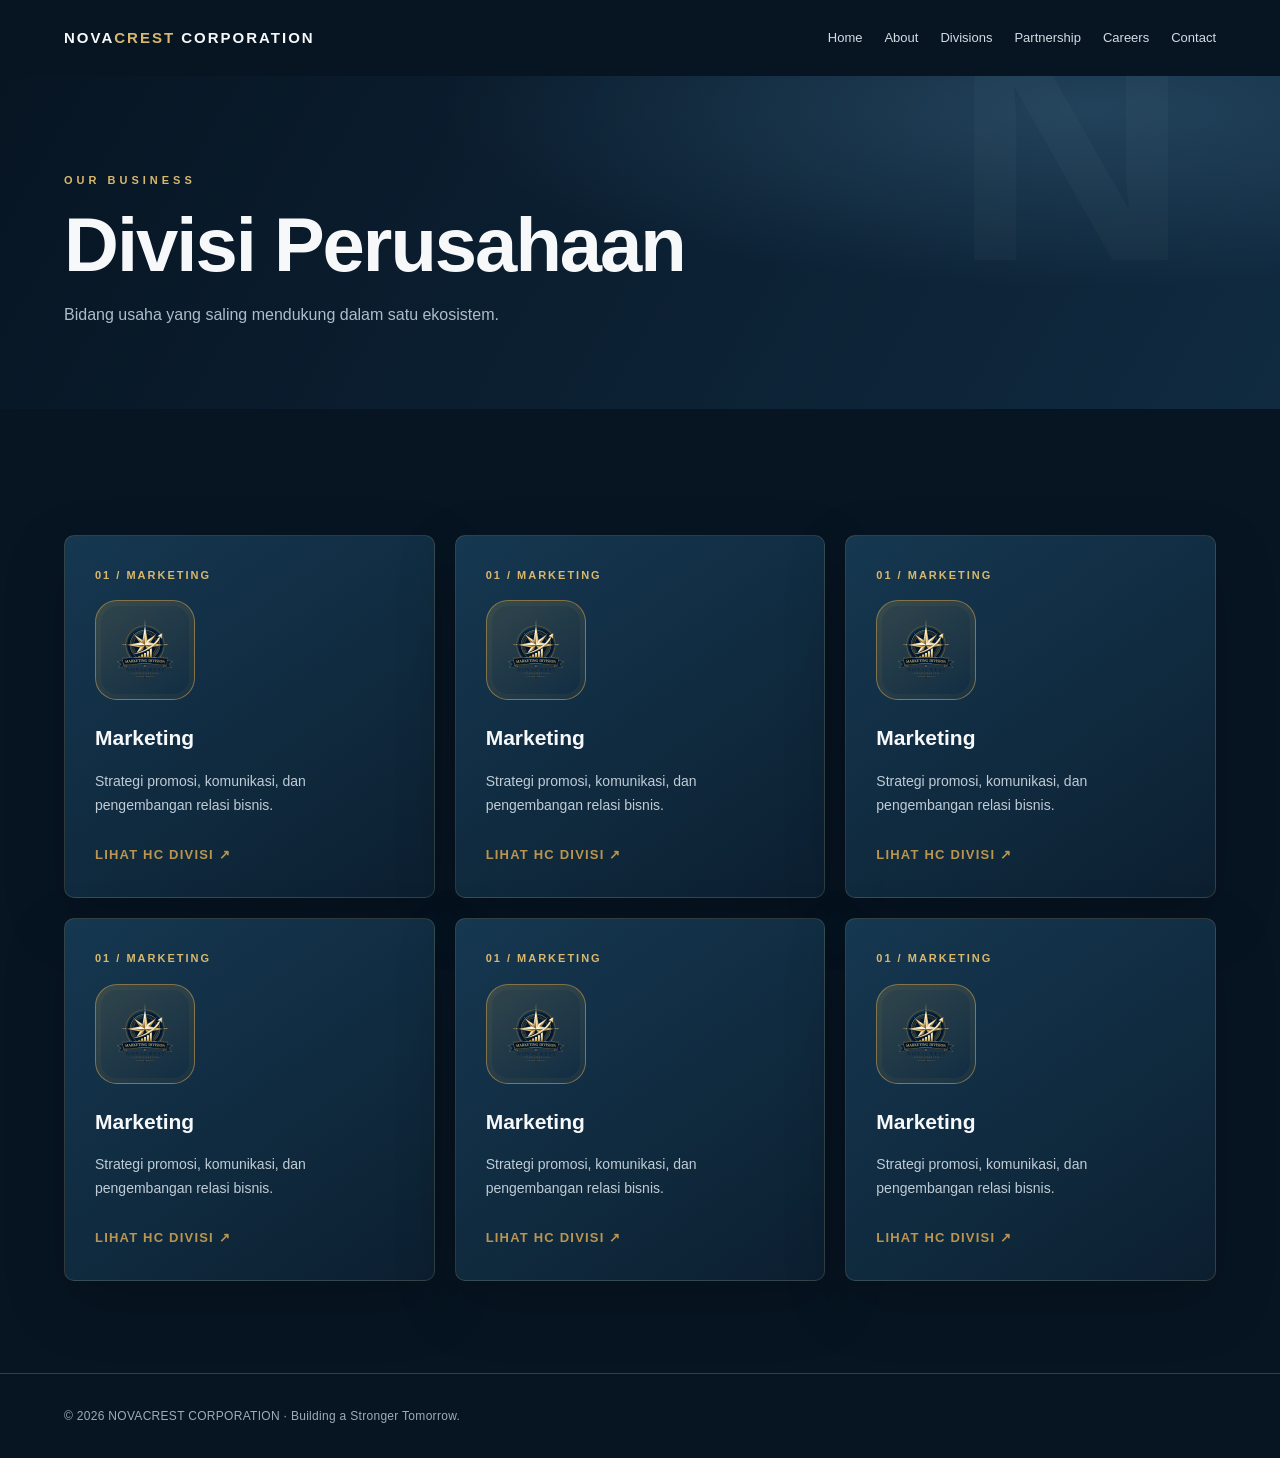
==== commit ab412ade: "Update divisions.html" ====
--- a/divisions.html
+++ b/divisions.html
@@ -163,49 +163,145 @@
                         </span>
                     
                     </article>
-                    <article class="card division-card" tabindex="0" role="button" data-division="Rental"
-                        data-hc="Division Director|Manager|Supervisor">
-                        <div class="num">02 / RENTAL</div>
-                        <div class="division-logo" aria-label="Logo divisi RE"><span
-                                class="logo-glyph">⌂</span><small>RE</small></div>
-                        <h3>Rental</h3>
-                        <p>Layanan penyewaan dan pengelolaan aset.</p><span class="division-cta">Lihat HC Divisi
-                            ↗</span>
-                    </article>
-                    <article class="card division-card" tabindex="0" role="button" data-division="Automotive"
-                        data-hc="Division Director|Manager|Supervisor">
-                        <div class="num">03 / AUTOMOTIVE</div>
-                        <div class="division-logo" aria-label="Logo divisi AU"><span
-                                class="logo-glyph">◈</span><small>AU</small></div>
-                        <h3>Automotive</h3>
-                        <p>Solusi dan layanan sektor otomotif.</p><span class="division-cta">Lihat HC Divisi ↗</span>
-                    </article>
-                    <article class="card division-card" tabindex="0" role="button" data-division="Trucker"
-                        data-hc="Division Director|Manager|Supervisor">
-                        <div class="num">04 / TRUCKER</div>
-                        <div class="division-logo" aria-label="Logo divisi TR"><span
-                                class="logo-glyph">⇢</span><small>TR</small></div>
-                        <h3>Trucker</h3>
-                        <p>Operasional angkutan dan dukungan logistik.</p><span class="division-cta">Lihat HC Divisi
-                            ↗</span>
-                    </article>
-                    <article class="card division-card" tabindex="0" role="button" data-division="Builder"
-                        data-hc="Division Director|Manager|Supervisor">
-                        <div class="num">05 / BUILDER</div>
-                        <div class="division-logo" aria-label="Logo divisi BU"><span
-                                class="logo-glyph">△</span><small>BU</small></div>
-                        <h3>Builder</h3>
-                        <p>Pengembangan konstruksi dan proyek pembangunan.</p><span class="division-cta">Lihat HC Divisi
-                            ↗</span>
-                    </article>
-                    <article class="card division-card" tabindex="0" role="button" data-division="Cross-Division"
-                        data-hc="Coordinator|Division Representative">
-                        <div class="num">06 / CROSS-DIVISION</div>
-                        <div class="division-logo" aria-label="Logo divisi XD"><span
-                                class="logo-glyph">✧</span><small>XD</small></div>
-                        <h3>Cross-Division</h3>
-                        <p>Kolaborasi antarunit untuk menciptakan nilai tambah.</p><span class="division-cta">Lihat HC
-                            Divisi ↗</span>
+                    <!-- 02. RENTAL DIVISION -->
+                    <article class="card division-card"
+                        tabindex="0"
+                        role="button"
+                        data-division="Rental"
+                        data-hc="Division Director|Manager|Supervisor">
+                    
+                        <div class="num">01 / MARKETING</div>
+                    
+                        <div class="division-logo">
+                            <img
+                                src="Markerting.png"
+                                alt="Rental Division Logo"
+                                class="division-image"
+                            >
+                        </div>
+                    
+                        <h3>Marketing</h3>
+                    
+                        <p>
+                            Strategi promosi, komunikasi, dan pengembangan relasi bisnis.
+                        </p>
+                    
+                        <span class="division-cta">
+                            Lihat HC Divisi ↗
+                        </span>
+                    
+                    </article>
+                    <!-- 03. AUTOMOTIVE DIVISION -->
+                    <article class="card division-card"
+                        tabindex="0"
+                        role="button"
+                        data-division="Automotive"
+                        data-hc="Division Director|Manager|Supervisor">
+                    
+                        <div class="num">01 / MARKETING</div>
+                    
+                        <div class="division-logo">
+                            <img
+                                src="Markerting.png"
+                                alt="Automotive Division Logo"
+                                class="division-image"
+                            >
+                        </div>
+                    
+                        <h3>Marketing</h3>
+                    
+                        <p>
+                            Strategi promosi, komunikasi, dan pengembangan relasi bisnis.
+                        </p>
+                    
+                        <span class="division-cta">
+                            Lihat HC Divisi ↗
+                        </span>
+                    
+                    </article>
+                    <!-- 04. TRUCKER DIVISION -->
+                    <article class="card division-card"
+                        tabindex="0"
+                        role="button"
+                        data-division="Marketing"
+                        data-hc="Division Director|Manager|Supervisor">
+                    
+                        <div class="num">01 / MARKETING</div>
+                    
+                        <div class="division-logo">
+                            <img
+                                src="Markerting.png"
+                                alt="Marketing Division Logo"
+                                class="division-image"
+                            >
+                        </div>
+                    
+                        <h3>Marketing</h3>
+                    
+                        <p>
+                            Strategi promosi, komunikasi, dan pengembangan relasi bisnis.
+                        </p>
+                    
+                        <span class="division-cta">
+                            Lihat HC Divisi ↗
+                        </span>
+                    
+                    </article>
+                    <!-- 05. BUILDER DIVISION -->
+                    <article class="card division-card"
+                        tabindex="0"
+                        role="button"
+                        data-division="Marketing"
+                        data-hc="Division Director|Manager|Supervisor">
+                    
+                        <div class="num">01 / MARKETING</div>
+                    
+                        <div class="division-logo">
+                            <img
+                                src="Markerting.png"
+                                alt="Marketing Division Logo"
+                                class="division-image"
+                            >
+                        </div>
+                    
+                        <h3>Marketing</h3>
+                    
+                        <p>
+                            Strategi promosi, komunikasi, dan pengembangan relasi bisnis.
+                        </p>
+                    
+                        <span class="division-cta">
+                            Lihat HC Divisi ↗
+                        </span>
+                    
+                    </article>
+                    <!-- 06. CROSS DIVISION -->
+                    <article class="card division-card"
+                        tabindex="0"
+                        role="button"
+                        data-division="Marketing"
+                        data-hc="Division Director|Manager|Supervisor">
+                    
+                        <div class="num">01 / MARKETING</div>
+                    
+                        <div class="division-logo">
+                            <img
+                                src="Markerting.png"
+                                alt="Marketing Division Logo"
+                                class="division-image"
+                            >
+                        </div>
+                    
+                        <h3>Marketing</h3>
+                    
+                        <p>
+                            Strategi promosi, komunikasi, dan pengembangan relasi bisnis.
+                        </p>
+                    
+                        <span class="division-cta">
+                            Lihat HC Divisi ↗
+                        </span>
+                    
                     </article>
                 </div>
             </div>
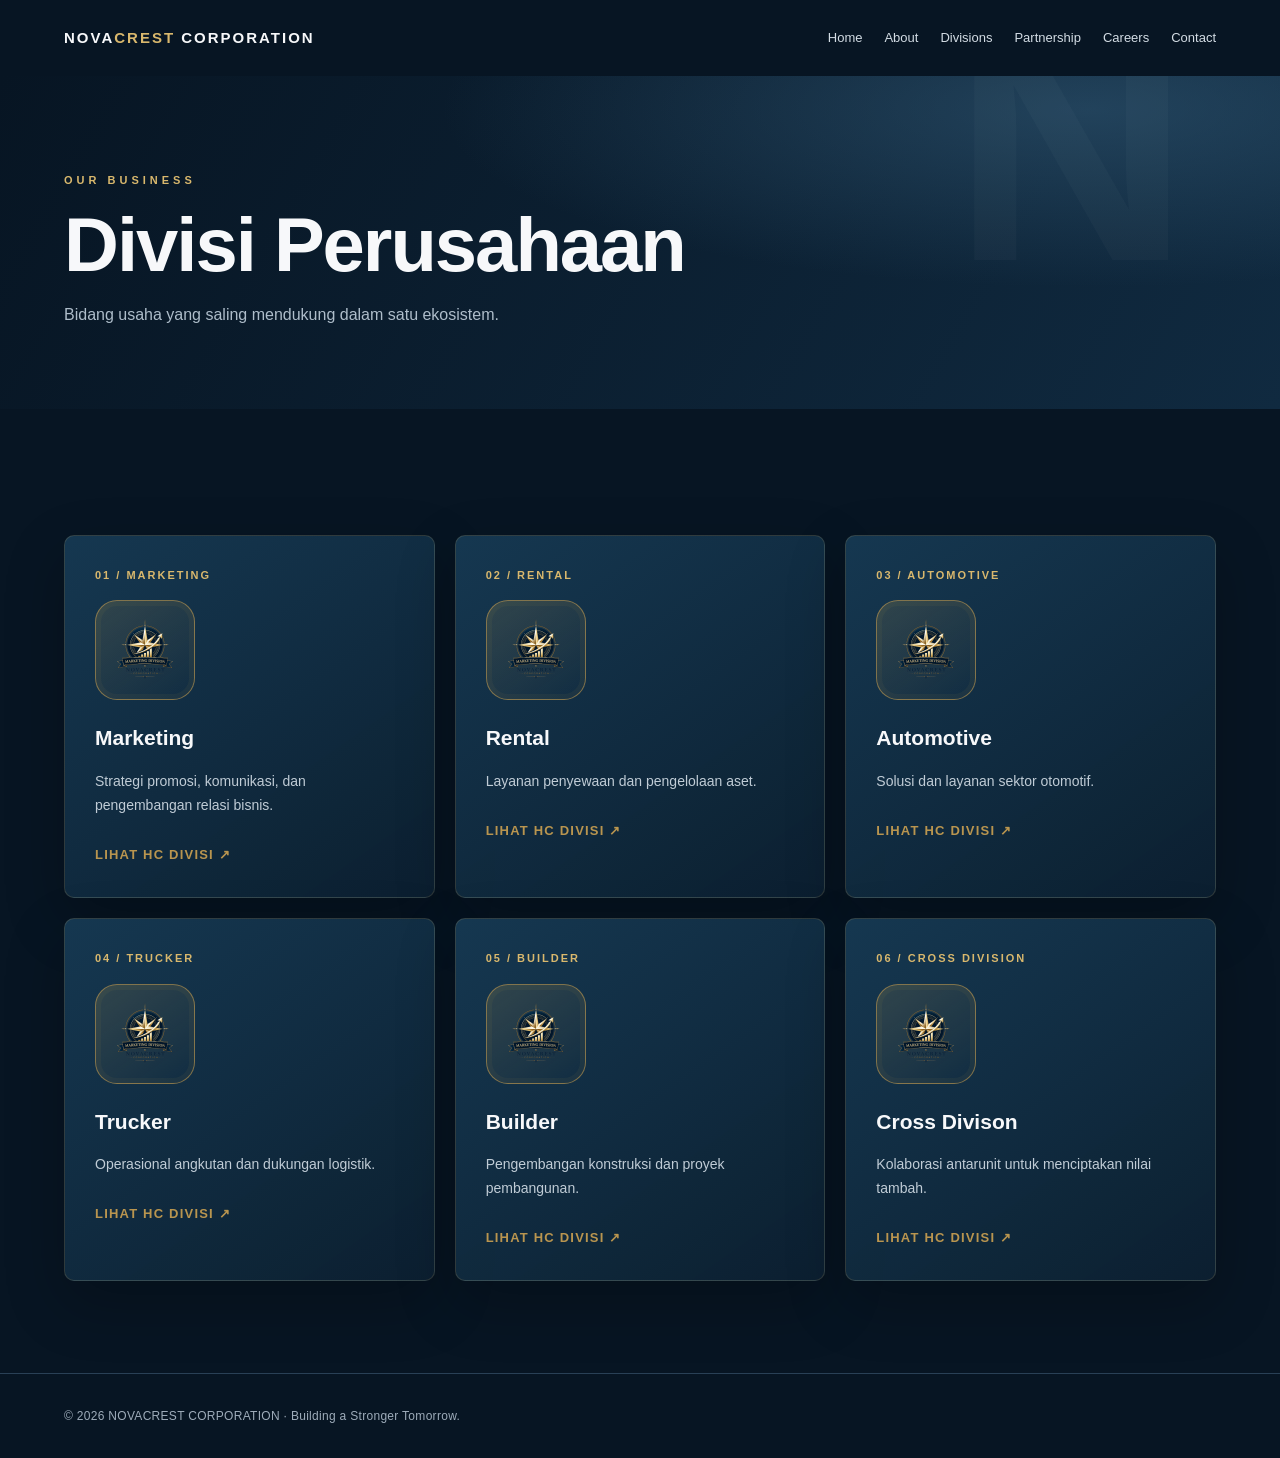
==== commit f117f712: "Update divisions from Marketing to respective names" ====
--- a/divisions.html
+++ b/divisions.html
@@ -170,7 +170,7 @@
                         data-division="Rental"
                         data-hc="Division Director|Manager|Supervisor">
                     
-                        <div class="num">01 / MARKETING</div>
+                        <div class="num">02 / RENTAL</div>
                     
                         <div class="division-logo">
                             <img
@@ -180,10 +180,10 @@
                             >
                         </div>
                     
-                        <h3>Marketing</h3>
-                    
-                        <p>
-                            Strategi promosi, komunikasi, dan pengembangan relasi bisnis.
+                        <h3>Rental</h3>
+                    
+                        <p>
+                            Layanan penyewaan dan pengelolaan aset.
                         </p>
                     
                         <span class="division-cta">
@@ -198,7 +198,7 @@
                         data-division="Automotive"
                         data-hc="Division Director|Manager|Supervisor">
                     
-                        <div class="num">01 / MARKETING</div>
+                        <div class="num">03 / AUTOMOTIVE</div>
                     
                         <div class="division-logo">
                             <img
@@ -208,10 +208,10 @@
                             >
                         </div>
                     
-                        <h3>Marketing</h3>
-                    
-                        <p>
-                            Strategi promosi, komunikasi, dan pengembangan relasi bisnis.
+                        <h3>Automotive</h3>
+                    
+                        <p>
+                            Solusi dan layanan sektor otomotif.
                         </p>
                     
                         <span class="division-cta">
@@ -223,23 +223,23 @@
                     <article class="card division-card"
                         tabindex="0"
                         role="button"
-                        data-division="Marketing"
-                        data-hc="Division Director|Manager|Supervisor">
-                    
-                        <div class="num">01 / MARKETING</div>
-                    
-                        <div class="division-logo">
-                            <img
-                                src="Markerting.png"
-                                alt="Marketing Division Logo"
-                                class="division-image"
-                            >
-                        </div>
-                    
-                        <h3>Marketing</h3>
-                    
-                        <p>
-                            Strategi promosi, komunikasi, dan pengembangan relasi bisnis.
+                        data-division="Trucker"
+                        data-hc="Division Director|Manager|Supervisor">
+                    
+                        <div class="num">04 / TRUCKER</div>
+                    
+                        <div class="division-logo">
+                            <img
+                                src="Markerting.png"
+                                alt="Trucker Division Logo"
+                                class="division-image"
+                            >
+                        </div>
+                    
+                        <h3>Trucker</h3>
+                    
+                        <p>
+                            Operasional angkutan dan dukungan logistik.
                         </p>
                     
                         <span class="division-cta">
@@ -251,23 +251,23 @@
                     <article class="card division-card"
                         tabindex="0"
                         role="button"
-                        data-division="Marketing"
-                        data-hc="Division Director|Manager|Supervisor">
-                    
-                        <div class="num">01 / MARKETING</div>
-                    
-                        <div class="division-logo">
-                            <img
-                                src="Markerting.png"
-                                alt="Marketing Division Logo"
-                                class="division-image"
-                            >
-                        </div>
-                    
-                        <h3>Marketing</h3>
-                    
-                        <p>
-                            Strategi promosi, komunikasi, dan pengembangan relasi bisnis.
+                        data-division="builder"
+                        data-hc="Division Director|Manager|Supervisor">
+                    
+                        <div class="num">05 / BUILDER</div>
+                    
+                        <div class="division-logo">
+                            <img
+                                src="Markerting.png"
+                                alt="builder Division Logo"
+                                class="division-image"
+                            >
+                        </div>
+                    
+                        <h3>Builder</h3>
+                    
+                        <p>
+                            Pengembangan konstruksi dan proyek pembangunan.
                         </p>
                     
                         <span class="division-cta">
@@ -279,23 +279,23 @@
                     <article class="card division-card"
                         tabindex="0"
                         role="button"
-                        data-division="Marketing"
-                        data-hc="Division Director|Manager|Supervisor">
-                    
-                        <div class="num">01 / MARKETING</div>
-                    
-                        <div class="division-logo">
-                            <img
-                                src="Markerting.png"
-                                alt="Marketing Division Logo"
-                                class="division-image"
-                            >
-                        </div>
-                    
-                        <h3>Marketing</h3>
-                    
-                        <p>
-                            Strategi promosi, komunikasi, dan pengembangan relasi bisnis.
+                        data-division="Cross"
+                        data-hc="Division Director|Manager|Supervisor">
+                    
+                        <div class="num">06 / CROSS DIVISION</div>
+                    
+                        <div class="division-logo">
+                            <img
+                                src="Markerting.png"
+                                alt="Cross Division Logo"
+                                class="division-image"
+                            >
+                        </div>
+                    
+                        <h3>Cross Divison</h3>
+                    
+                        <p>
+                            Kolaborasi antarunit untuk menciptakan nilai tambah.
                         </p>
                     
                         <span class="division-cta">
